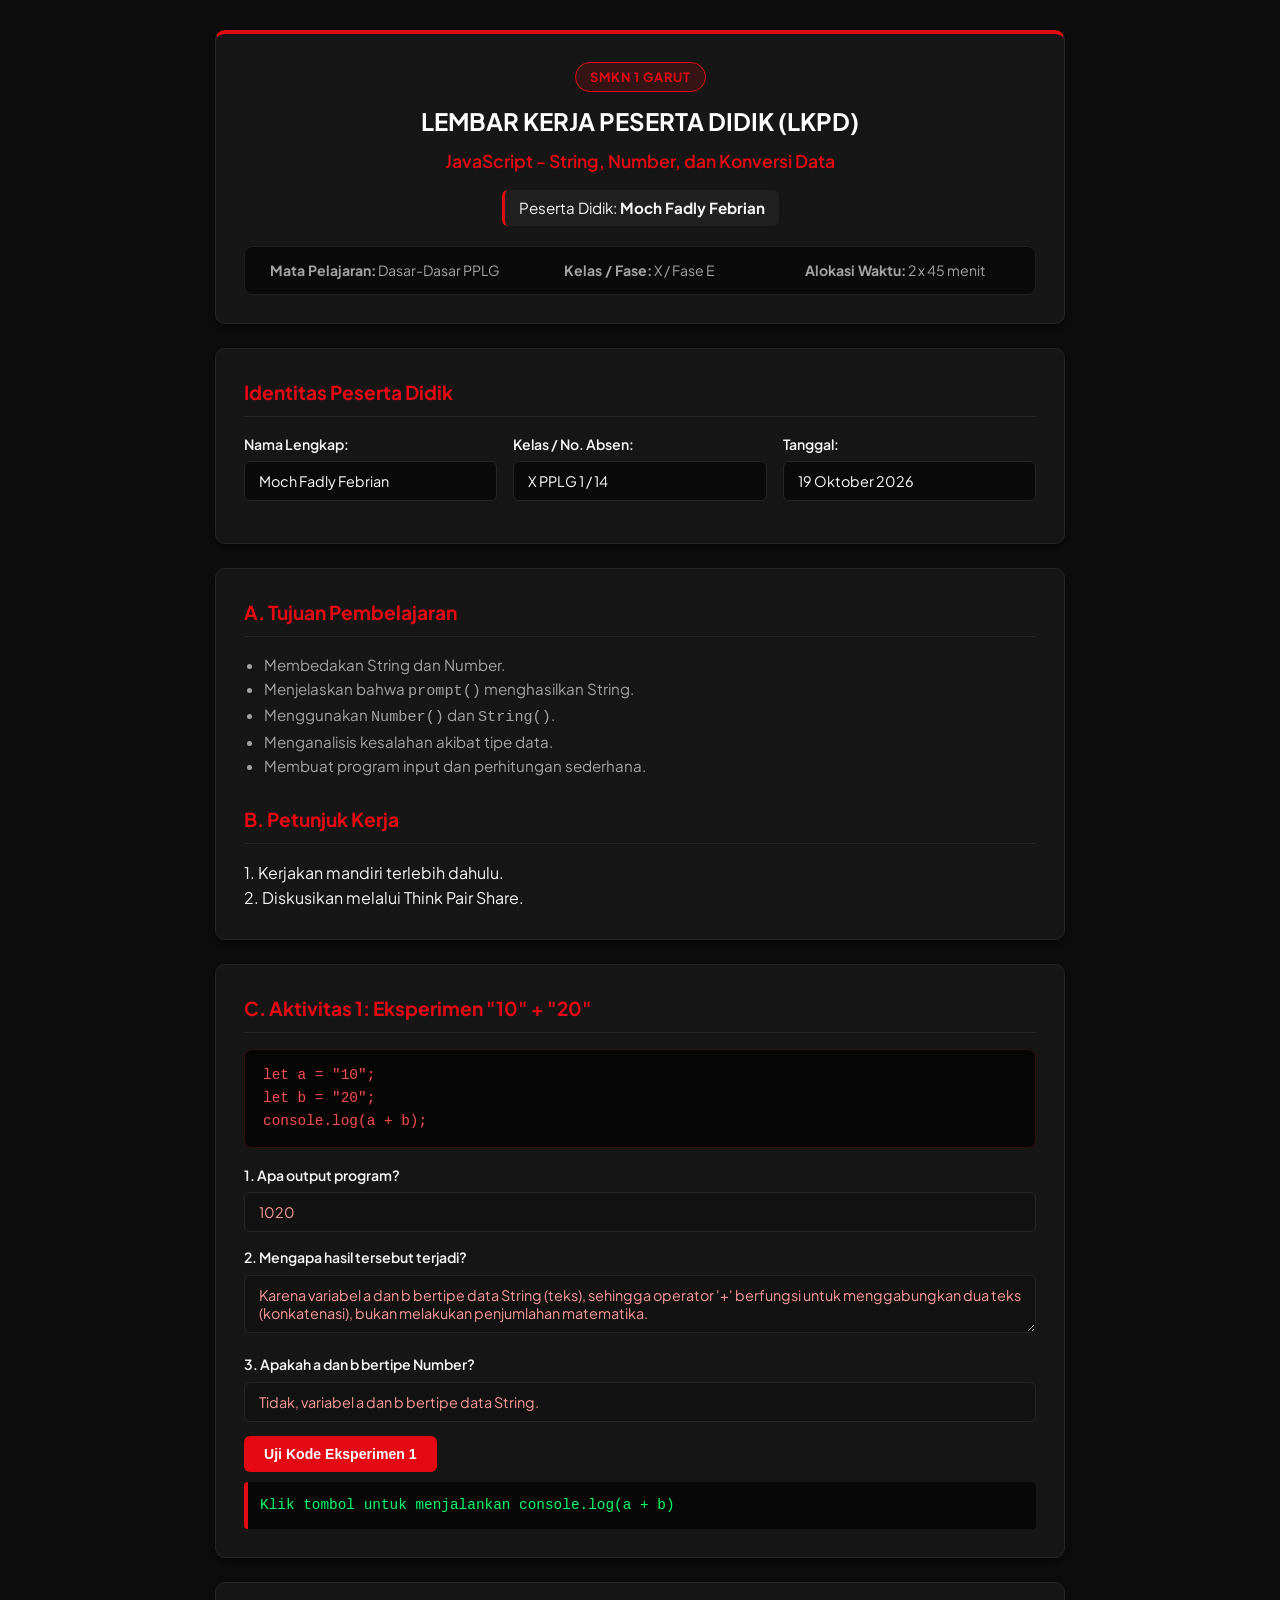
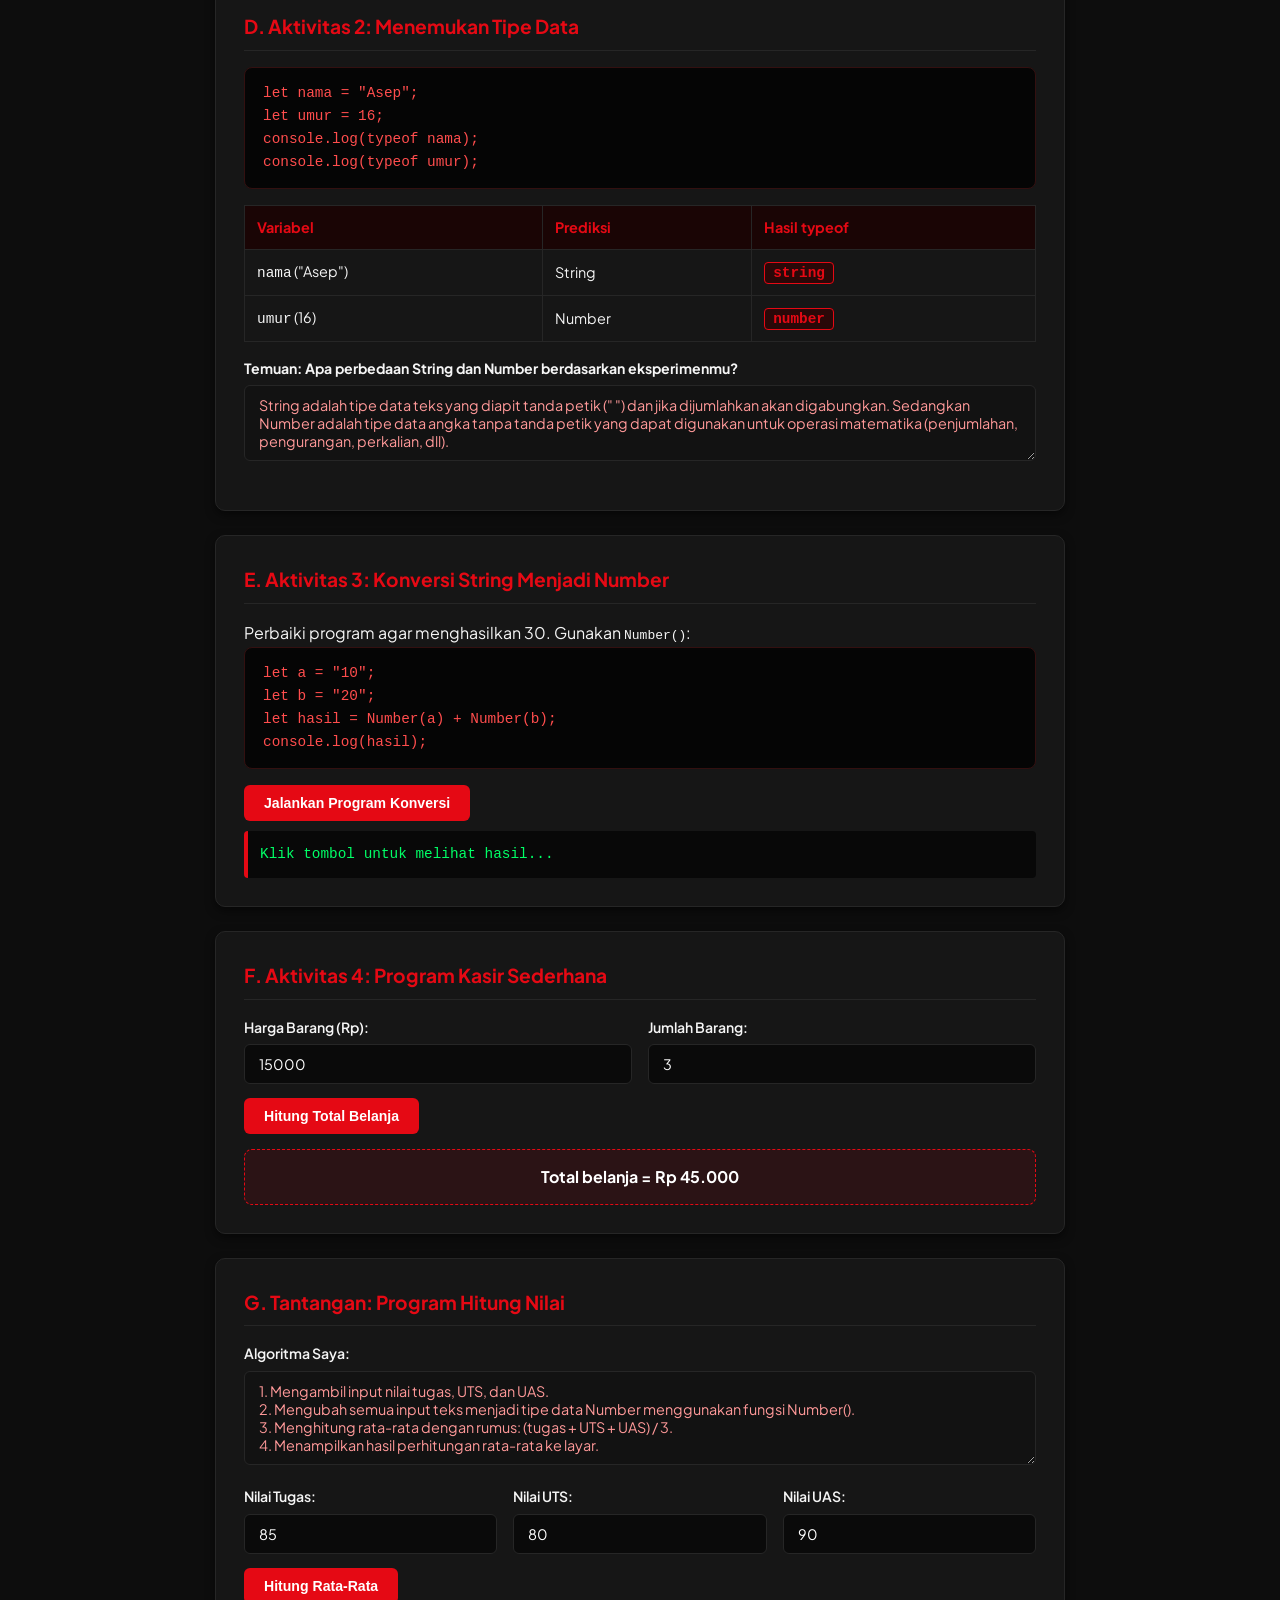
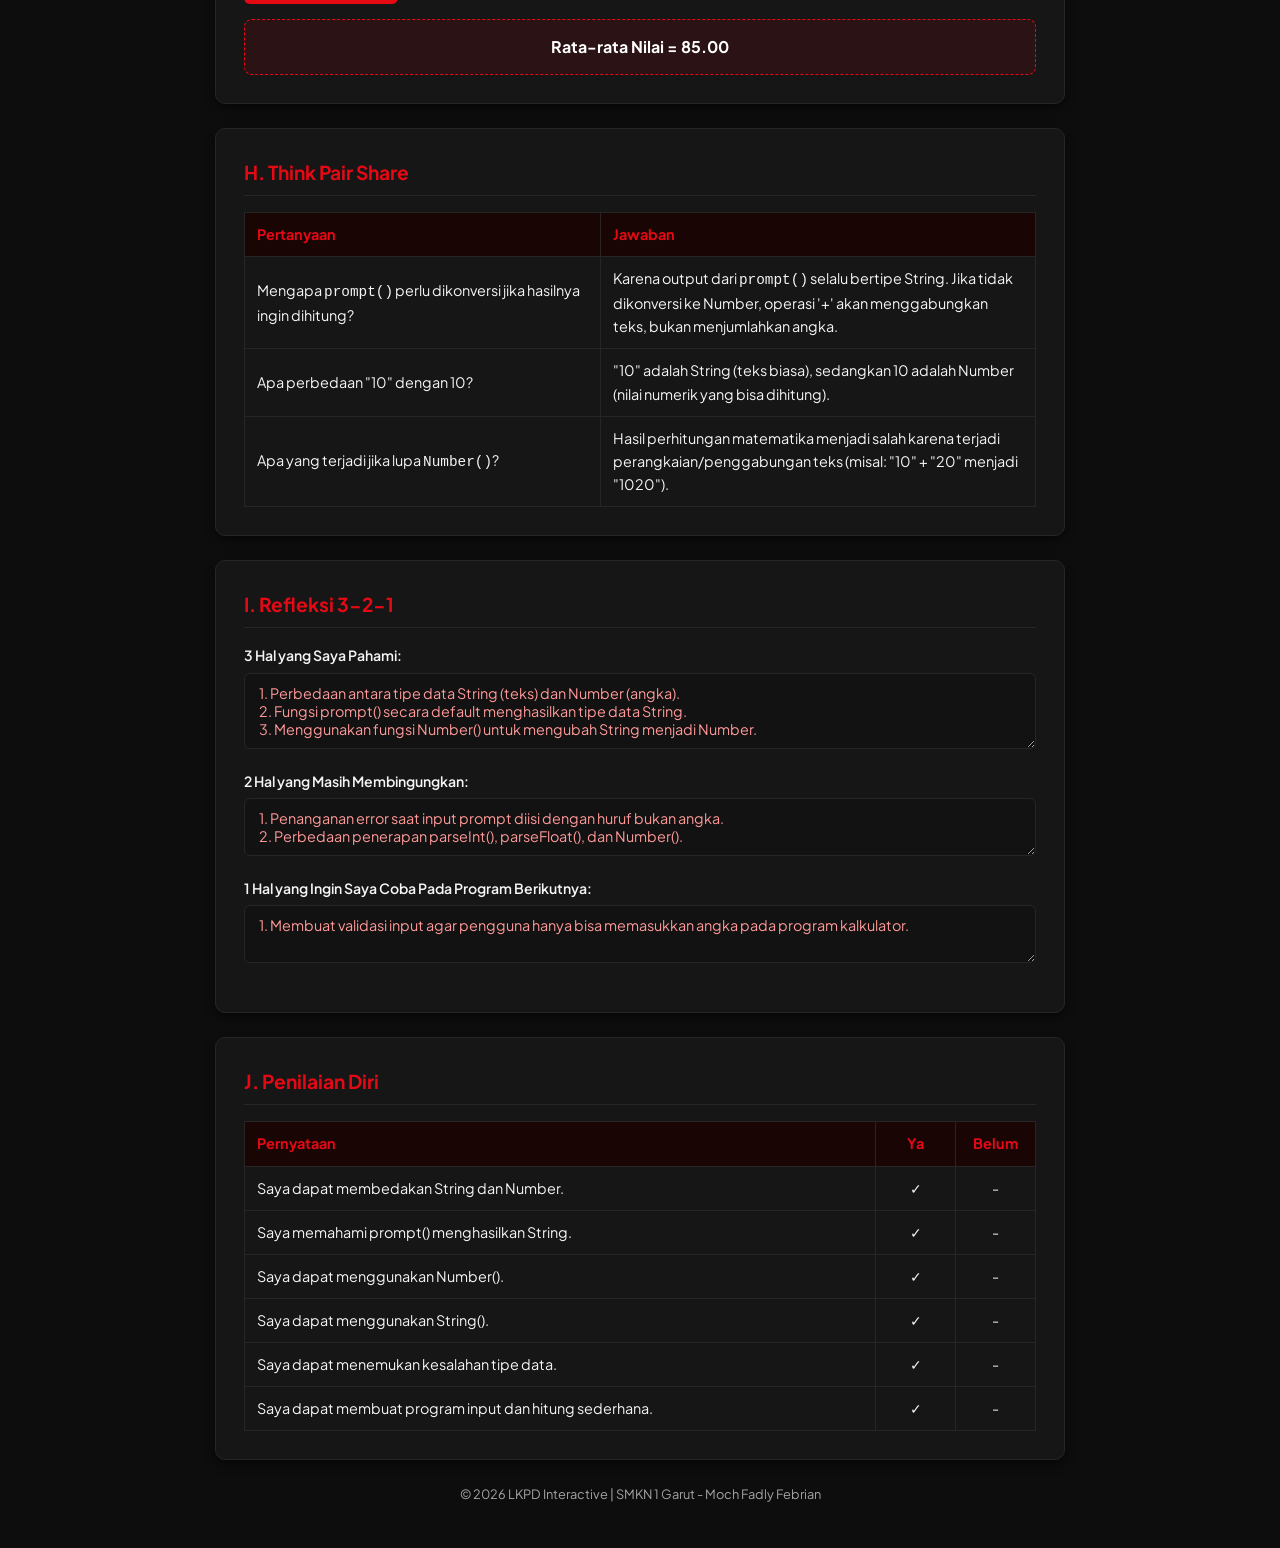
==== index.html @ d1ea44f3 "Add files via upload" ====
<!DOCTYPE html>
<html lang="id">
<head>
    <meta charset="UTF-8">
    <meta name="viewport" content="width=device-width, initial-scale=1.0">
    <title>LKPD JavaScript - Moch Fadly Febrian</title>
    <link rel="stylesheet" href="style.css">
    <link href="https://fonts.googleapis.com/css2?family=Plus+Jakarta+Sans:wght@300;400;600;700&display=swap" rel="stylesheet">
</head>
<body>

    <div class="container">
        <!-- HEADER IDENTITAS LKPD -->
        <header class="card header-card">
            <div class="badge">SMKN 1 GARUT</div>
            <h1>LEMBAR KERJA PESERTA DIDIK (LKPD)</h1>
            <h2>JavaScript - String, Number, dan Konversi Data</h2>
            <div class="author-tag">Peserta Didik: <strong>Moch Fadly Febrian</strong></div>
            
            <div class="meta-grid">
                <div><strong>Mata Pelajaran:</strong> Dasar-Dasar PPLG</div>
                <div><strong>Kelas / Fase:</strong> X / Fase E</div>
                <div><strong>Alokasi Waktu:</strong> 2 x 45 menit</div>
            </div>
        </header>

        <!-- FORM IDENTITAS SISWA -->
        <section class="card">
            <h3>Identitas Peserta Didik</h3>
            <div class="form-grid">
                <div class="form-group">
                    <label>Nama Lengkap:</label>
                    <input type="text" value="Moch Fadly Febrian" readonly>
                </div>
                <div class="form-group">
                    <label>Kelas / No. Absen:</label>
                    <input type="text" value="X PPLG 1 / 14" readonly>
                </div>
                <div class="form-group">
                    <label>Tanggal:</label>
                    <input type="text" value="19 Oktober 2026" readonly>
                </div>
            </div>
        </section>

        <!-- TUJUAN & PETUNJUK -->
        <section class="card">
            <h3>A. Tujuan Pembelajaran</h3>
            <ul class="styled-list">
                <li>Membedakan String dan Number.</li>
                <li>Menjelaskan bahwa <code>prompt()</code> menghasilkan String.</li>
                <li>Menggunakan <code>Number()</code> dan <code>String()</code>.</li>
                <li>Menganalisis kesalahan akibat tipe data.</li>
                <li>Membuat program input dan perhitungan sederhana.</li>
            </ul>
            <br>
            <h3>B. Petunjuk Kerja</h3>
            <p>1. Kerjakan mandiri terlebih dahulu.</p>
            <p>2. Diskusikan melalui Think Pair Share.</p>
        </section>

        <!-- AKTIVITAS 1 -->
        <section class="card">
            <h3>C. Aktivitas 1: Eksperimen "10" + "20"</h3>
            <div class="code-box">
                <pre><code>let a = "10";
let b = "20";
console.log(a + b);</code></pre>
            </div>
            
            <div class="form-group">
                <label>1. Apa output program?</label>
                <input type="text" value="1020" readonly class="filled-input">
            </div>
            <div class="form-group">
                <label>2. Mengapa hasil tersebut terjadi?</label>
                <textarea rows="2" readonly class="filled-input">Karena variabel a dan b bertipe data String (teks), sehingga operator '+' berfungsi untuk menggabungkan dua teks (konkatenasi), bukan melakukan penjumlahan matematika.</textarea>
            </div>
            <div class="form-group">
                <label>3. Apakah a dan b bertipe Number?</label>
                <input type="text" value="Tidak, variabel a dan b bertipe data String." readonly class="filled-input">
            </div>

            <!-- Interactive Demo -->
            <div class="interactive-box">
                <button class="btn" onclick="runEksperimen1()">Uji Kode Eksperimen 1</button>
                <div id="output-exp1" class="console-output">Klik tombol untuk menjalankan console.log(a + b)</div>
            </div>
        </section>

        <!-- AKTIVITAS 2 -->
        <section class="card">
            <h3>D. Aktivitas 2: Menemukan Tipe Data</h3>
            <div class="code-box">
                <pre><code>let nama = "Asep";
let umur = 16;
console.log(typeof nama);
console.log(typeof umur);</code></pre>
            </div>
            
            <table class="custom-table">
                <thead>
                    <tr>
                        <th>Variabel</th>
                        <th>Prediksi</th>
                        <th>Hasil typeof</th>
                    </tr>
                </thead>
                <tbody>
                    <tr>
                        <td><code>nama</code> ("Asep")</td>
                        <td>String</td>
                        <td><span id="type-nama" class="badge-type">string</span></td>
                    </tr>
                    <tr>
                        <td><code>umur</code> (16)</td>
                        <td>Number</td>
                        <td><span id="type-umur" class="badge-type">number</span></td>
                    </tr>
                </tbody>
            </table>

            <div class="form-group" style="margin-top: 15px;">
                <label><strong>Temuan: Apa perbedaan String dan Number berdasarkan eksperimenmu?</strong></label>
                <textarea rows="3" readonly class="filled-input">String adalah tipe data teks yang diapit tanda petik (" ") dan jika dijumlahkan akan digabungkan. Sedangkan Number adalah tipe data angka tanpa tanda petik yang dapat digunakan untuk operasi matematika (penjumlahan, pengurangan, perkalian, dll).</textarea>
            </div>
        </section>

        <!-- AKTIVITAS 3 -->
        <section class="card">
            <h3>E. Aktivitas 3: Konversi String Menjadi Number</h3>
            <p>Perbaiki program agar menghasilkan 30. Gunakan <code>Number()</code>:</p>
            <div class="code-box">
                <pre><code>let a = "10";
let b = "20";
let hasil = Number(a) + Number(b);
console.log(hasil);</code></pre>
            </div>
            <button class="btn" onclick="runEksperimen3()">Jalankan Program Konversi</button>
            <div id="output-exp3" class="console-output">Klik tombol untuk melihat hasil...</div>
        </section>

        <!-- AKTIVITAS 4 -->
        <section class="card">
            <h3>F. Aktivitas 4: Program Kasir Sederhana</h3>
            <div class="form-grid">
                <div class="form-group">
                    <label for="kasir-harga">Harga Barang (Rp):</label>
                    <input type="number" id="kasir-harga" value="15000">
                </div>
                <div class="form-group">
                    <label for="kasir-jumlah">Jumlah Barang:</label>
                    <input type="number" id="kasir-jumlah" value="3">
                </div>
            </div>
            <button class="btn" onclick="hitungKasir()">Hitung Total Belanja</button>

            <div class="result-card" id="result-kasir">
                Total belanja = Rp 45.000
            </div>
        </section>

        <!-- TANTANGAN -->
        <section class="card">
            <h3>G. Tantangan: Program Hitung Nilai</h3>
            <div class="form-group">
                <label>Algoritma Saya:</label>
                <textarea rows="4" readonly class="filled-input">1. Mengambil input nilai tugas, UTS, dan UAS.
2. Mengubah semua input teks menjadi tipe data Number menggunakan fungsi Number().
3. Menghitung rata-rata dengan rumus: (tugas + UTS + UAS) / 3.
4. Menampilkan hasil perhitungan rata-rata ke layar.</textarea>
            </div>

            <div class="form-grid">
                <div class="form-group">
                    <label for="nilai-tugas">Nilai Tugas:</label>
                    <input type="number" id="nilai-tugas" value="85">
                </div>
                <div class="form-group">
                    <label for="nilai-uts">Nilai UTS:</label>
                    <input type="number" id="nilai-uts" value="80">
                </div>
                <div class="form-group">
                    <label for="nilai-uas">Nilai UAS:</label>
                    <input type="number" id="nilai-uas" value="90">
                </div>
            </div>
            <button class="btn" onclick="hitungRataRata()">Hitung Rata-Rata</button>

            <div class="result-card" id="result-nilai">
                Rata-rata Nilai = 85.00
            </div>
        </section>

        <!-- THINK PAIR SHARE -->
        <section class="card">
            <h3>H. Think Pair Share</h3>
            <table class="custom-table">
                <thead>
                    <tr>
                        <th style="width: 45%;">Pertanyaan</th>
                        <th>Jawaban</th>
                    </tr>
                </thead>
                <tbody>
                    <tr>
                        <td>Mengapa <code>prompt()</code> perlu dikonversi jika hasilnya ingin dihitung?</td>
                        <td>Karena output dari <code>prompt()</code> selalu bertipe String. Jika tidak dikonversi ke Number, operasi '+' akan menggabungkan teks, bukan menjumlahkan angka.</td>
                    </tr>
                    <tr>
                        <td>Apa perbedaan "10" dengan 10?</td>
                        <td>"10" adalah String (teks biasa), sedangkan 10 adalah Number (nilai numerik yang bisa dihitung).</td>
                    </tr>
                    <tr>
                        <td>Apa yang terjadi jika lupa <code>Number()</code>?</td>
                        <td>Hasil perhitungan matematika menjadi salah karena terjadi perangkaian/penggabungan teks (misal: "10" + "20" menjadi "1020").</td>
                    </tr>
                </tbody>
            </table>
        </section>

        <!-- REFLEKSI 3-2-1 -->
        <section class="card">
            <h3>I. Refleksi 3-2-1</h3>
            <div class="form-group">
                <label>3 Hal yang Saya Pahami:</label>
                <textarea rows="3" readonly class="filled-input">1. Perbedaan antara tipe data String (teks) dan Number (angka).
2. Fungsi prompt() secara default menghasilkan tipe data String.
3. Menggunakan fungsi Number() untuk mengubah String menjadi Number.</textarea>
            </div>
            <div class="form-group">
                <label>2 Hal yang Masih Membingungkan:</label>
                <textarea rows="2" readonly class="filled-input">1. Penanganan error saat input prompt diisi dengan huruf bukan angka.
2. Perbedaan penerapan parseInt(), parseFloat(), dan Number().</textarea>
            </div>
            <div class="form-group">
                <label>1 Hal yang Ingin Saya Coba Pada Program Berikutnya:</label>
                <textarea rows="2" readonly class="filled-input">1. Membuat validasi input agar pengguna hanya bisa memasukkan angka pada program kalkulator.</textarea>
            </div>
        </section>

        <!-- PENILAIAN DIRI -->
        <section class="card">
            <h3>J. Penilaian Diri</h3>
            <table class="custom-table">
                <thead>
                    <tr>
                        <th>Pernyataan</th>
                        <th style="width: 80px; text-align: center;">Ya</th>
                        <th style="width: 80px; text-align: center;">Belum</th>
                    </tr>
                </thead>
                <tbody>
                    <tr>
                        <td>Saya dapat membedakan String dan Number.</td>
                        <td style="text-align: center;">✓</td>
                        <td style="text-align: center;">-</td>
                    </tr>
                    <tr>
                        <td>Saya memahami prompt() menghasilkan String.</td>
                        <td style="text-align: center;">✓</td>
                        <td style="text-align: center;">-</td>
                    </tr>
                    <tr>
                        <td>Saya dapat menggunakan Number().</td>
                        <td style="text-align: center;">✓</td>
                        <td style="text-align: center;">-</td>
                    </tr>
                    <tr>
                        <td>Saya dapat menggunakan String().</td>
                        <td style="text-align: center;">✓</td>
                        <td style="text-align: center;">-</td>
                    </tr>
                    <tr>
                        <td>Saya dapat menemukan kesalahan tipe data.</td>
                        <td style="text-align: center;">✓</td>
                        <td style="text-align: center;">-</td>
                    </tr>
                    <tr>
                        <td>Saya dapat membuat program input dan hitung sederhana.</td>
                        <td style="text-align: center;">✓</td>
                        <td style="text-align: center;">-</td>
                    </tr>
                </tbody>
            </table>
        </section>

        <!-- FOOTER -->
        <footer class="footer">
            <p>&copy; 2026 LKPD Interactive | SMKN 1 Garut - Moch Fadly Febrian</p>
        </footer>
    </div>

    <script src="script.js"></script>
</body>
</html>
---- style.css ----
/* --- TEMA WARNA HITAM & MERAH (DARK RED ELEGANT) --- */
:root {
    --bg-color: #0d0d0d;
    --card-bg: #161616;
    --primary-red: #e50914; /* Crimson Red */
    --hover-red: #b20710;
    --text-main: #f5f5f5;
    --text-muted: #a3a3a3;
    --border-color: #262626;
    --code-bg: #050505;
    --code-text: #ff4d4d;
    --shadow: 0 4px 20px rgba(229, 9, 20, 0.15);
}

* {
    box-sizing: border-box;
    margin: 0;
    padding: 0;
}

body {
    font-family: 'Plus Jakarta Sans', sans-serif;
    background-color: var(--bg-color);
    color: var(--text-main);
    line-height: 1.6;
    padding: 30px 15px;
}

.container {
    max-width: 850px;
    margin: 0 auto;
}

/* --- CARD STYLING --- */
.card {
    background-color: var(--card-bg);
    border-radius: 10px;
    padding: 28px;
    margin-bottom: 24px;
    border: 1px solid var(--border-color);
    box-shadow: 0 4px 10px rgba(0, 0, 0, 0.5);
}

.card:hover {
    border-color: rgba(229, 9, 20, 0.4);
    box-shadow: var(--shadow);
}

/* --- HEADER STYLING --- */
.header-card {
    border-top: 4px solid var(--primary-red);
    text-align: center;
}

.badge {
    display: inline-block;
    background-color: rgba(229, 9, 20, 0.15);
    color: var(--primary-red);
    font-weight: 700;
    font-size: 0.8rem;
    padding: 4px 14px;
    border-radius: 20px;
    letter-spacing: 1px;
    margin-bottom: 10px;
    border: 1px solid var(--primary-red);
}

h1 {
    color: #ffffff;
    font-size: 1.5rem;
    font-weight: 700;
    margin-bottom: 6px;
}

h2 {
    color: var(--primary-red);
    font-size: 1.1rem;
    font-weight: 600;
    margin-bottom: 15px;
}

.author-tag {
    font-size: 0.95rem;
    color: var(--text-main);
    margin-bottom: 20px;
    padding: 6px 14px;
    background: #202020;
    display: inline-block;
    border-radius: 6px;
    border-left: 3px solid var(--primary-red);
}

.meta-grid {
    display: grid;
    grid-template-columns: repeat(auto-fit, minmax(200px, 1fr));
    gap: 10px;
    background-color: #0a0a0a;
    padding: 12px 18px;
    border-radius: 8px;
    font-size: 0.88rem;
    color: var(--text-muted);
    border: 1px solid #1f1f1f;
}

/* --- FORM & INPUT --- */
h3 {
    color: var(--primary-red);
    font-size: 1.2rem;
    margin-bottom: 16px;
    border-bottom: 1px solid var(--border-color);
    padding-bottom: 8px;
}

.form-grid {
    display: grid;
    grid-template-columns: repeat(auto-fit, minmax(220px, 1fr));
    gap: 16px;
}

.form-group {
    margin-bottom: 14px;
}

.form-group label {
    display: block;
    font-size: 0.88rem;
    font-weight: 600;
    margin-bottom: 6px;
    color: var(--text-main);
}

input[type="text"],
input[type="number"],
textarea {
    width: 100%;
    padding: 10px 14px;
    border: 1px solid var(--border-color);
    border-radius: 6px;
    font-family: inherit;
    font-size: 0.9rem;
    color: #ffffff;
    background-color: #0a0a0a;
    transition: all 0.2s ease;
}

input:focus, textarea:focus {
    outline: none;
    border-color: var(--primary-red);
    box-shadow: 0 0 8px rgba(229, 9, 20, 0.4);
}

.filled-input {
    color: #ff9999 !important;
    background-color: #121212 !important;
}

.styled-list {
    padding-left: 20px;
    font-size: 0.95rem;
    color: var(--text-muted);
}

/* --- CODE BOX & BUTTONS --- */
.code-box {
    background-color: var(--code-bg);
    color: var(--code-text);
    padding: 14px 18px;
    border-radius: 8px;
    font-family: 'Courier New', Courier, monospace;
    font-size: 0.9rem;
    margin-bottom: 16px;
    border: 1px solid #331010;
}

.btn {
    background-color: var(--primary-red);
    color: #ffffff;
    border: none;
    padding: 10px 20px;
    border-radius: 6px;
    font-weight: 600;
    font-size: 0.88rem;
    cursor: pointer;
    transition: all 0.2s ease;
}

.btn:hover {
    background-color: var(--hover-red);
    box-shadow: 0 0 10px rgba(229, 9, 20, 0.5);
}

.console-output {
    margin-top: 10px;
    padding: 12px;
    background-color: #080808;
    border-left: 4px solid var(--primary-red);
    border-radius: 4px;
    font-family: monospace;
    font-size: 0.9rem;
    color: #00ff66;
}

/* --- TABLES --- */
.custom-table {
    width: 100%;
    border-collapse: collapse;
    margin-top: 10px;
    font-size: 0.9rem;
}

.custom-table th, .custom-table td {
    padding: 10px 12px;
    border: 1px solid var(--border-color);
    text-align: left;
}

.custom-table th {
    background-color: #1a0505;
    color: var(--primary-red);
}

.badge-type {
    font-family: monospace;
    padding: 2px 8px;
    background: #2a0808;
    color: var(--primary-red);
    border-radius: 4px;
    font-weight: 600;
    border: 1px solid var(--primary-red);
}

.result-card {
    margin-top: 15px;
    padding: 14px;
    background-color: rgba(229, 9, 20, 0.1);
    border: 1px dashed var(--primary-red);
    border-radius: 8px;
    font-weight: 700;
    color: #ffffff;
    text-align: center;
}

.footer {
    text-align: center;
    font-size: 0.8rem;
    color: var(--text-muted);
    margin-top: 20px;
    padding-bottom: 20px;
}
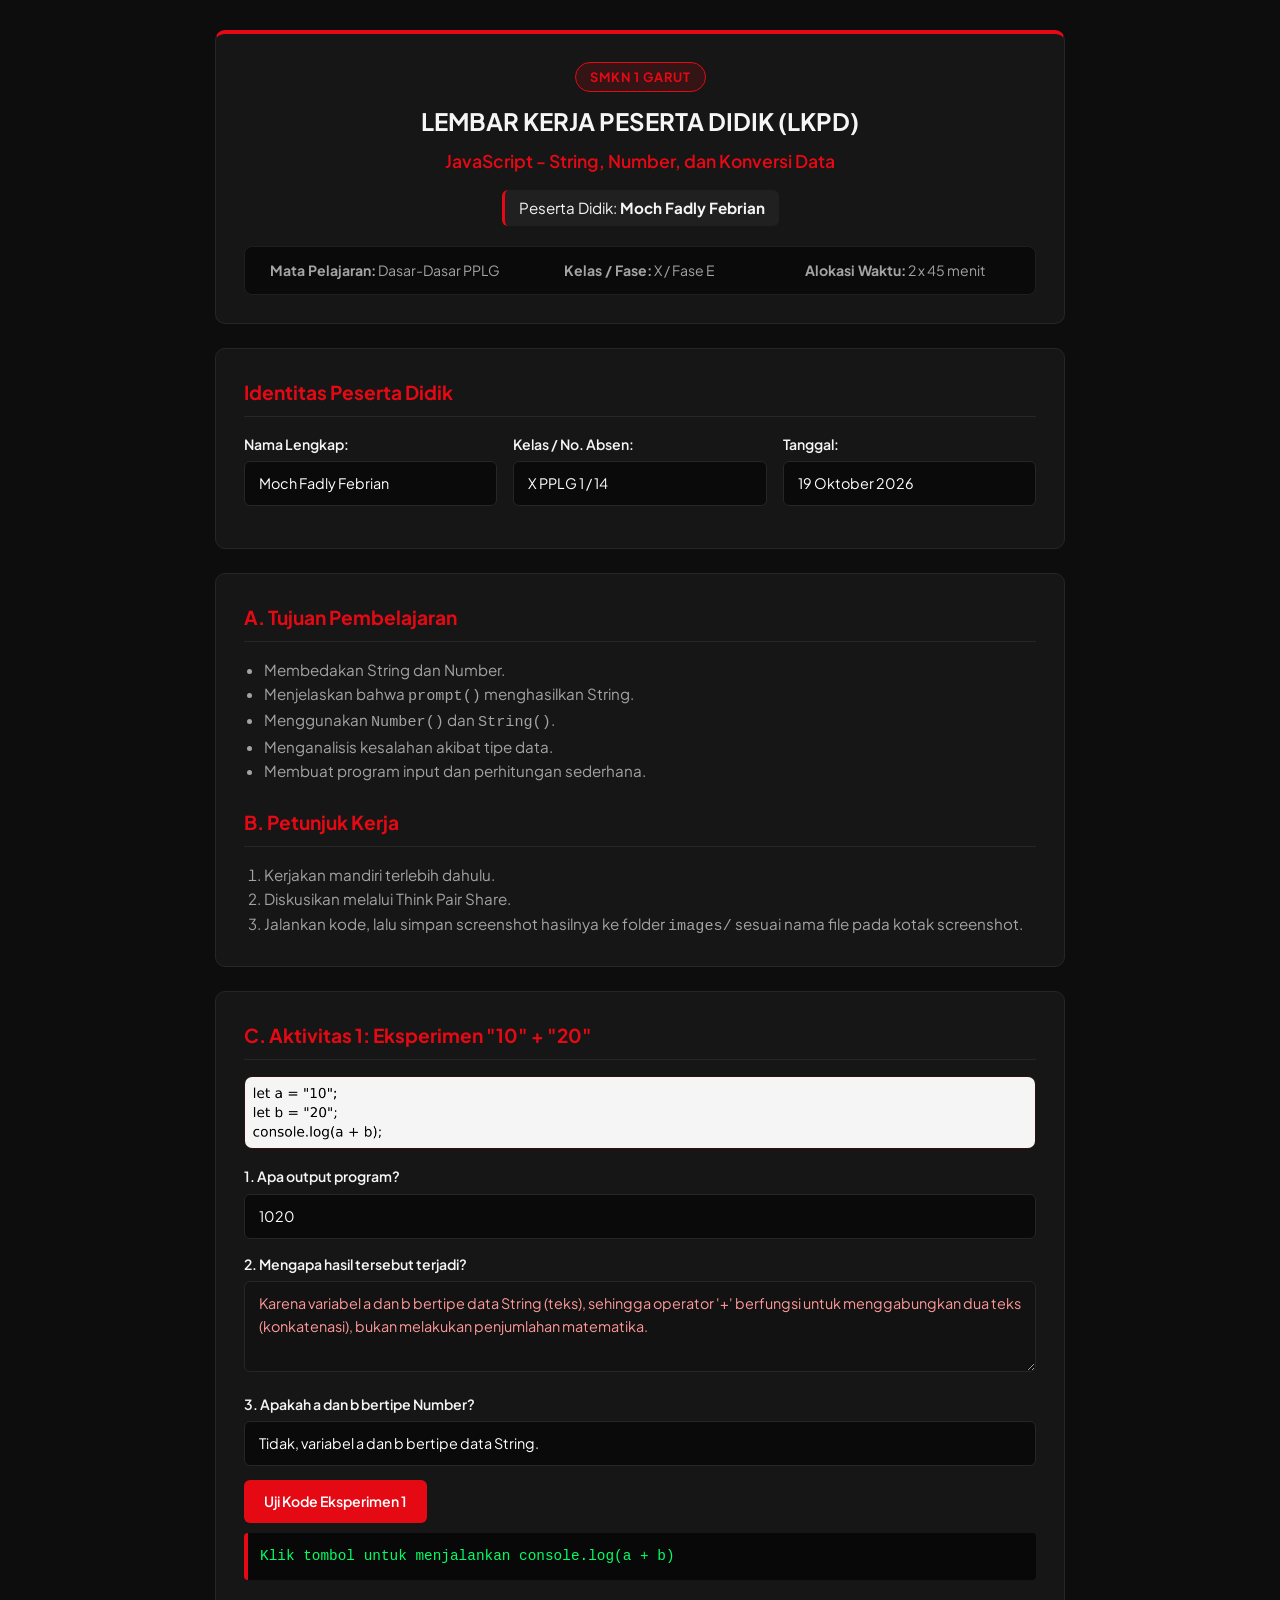
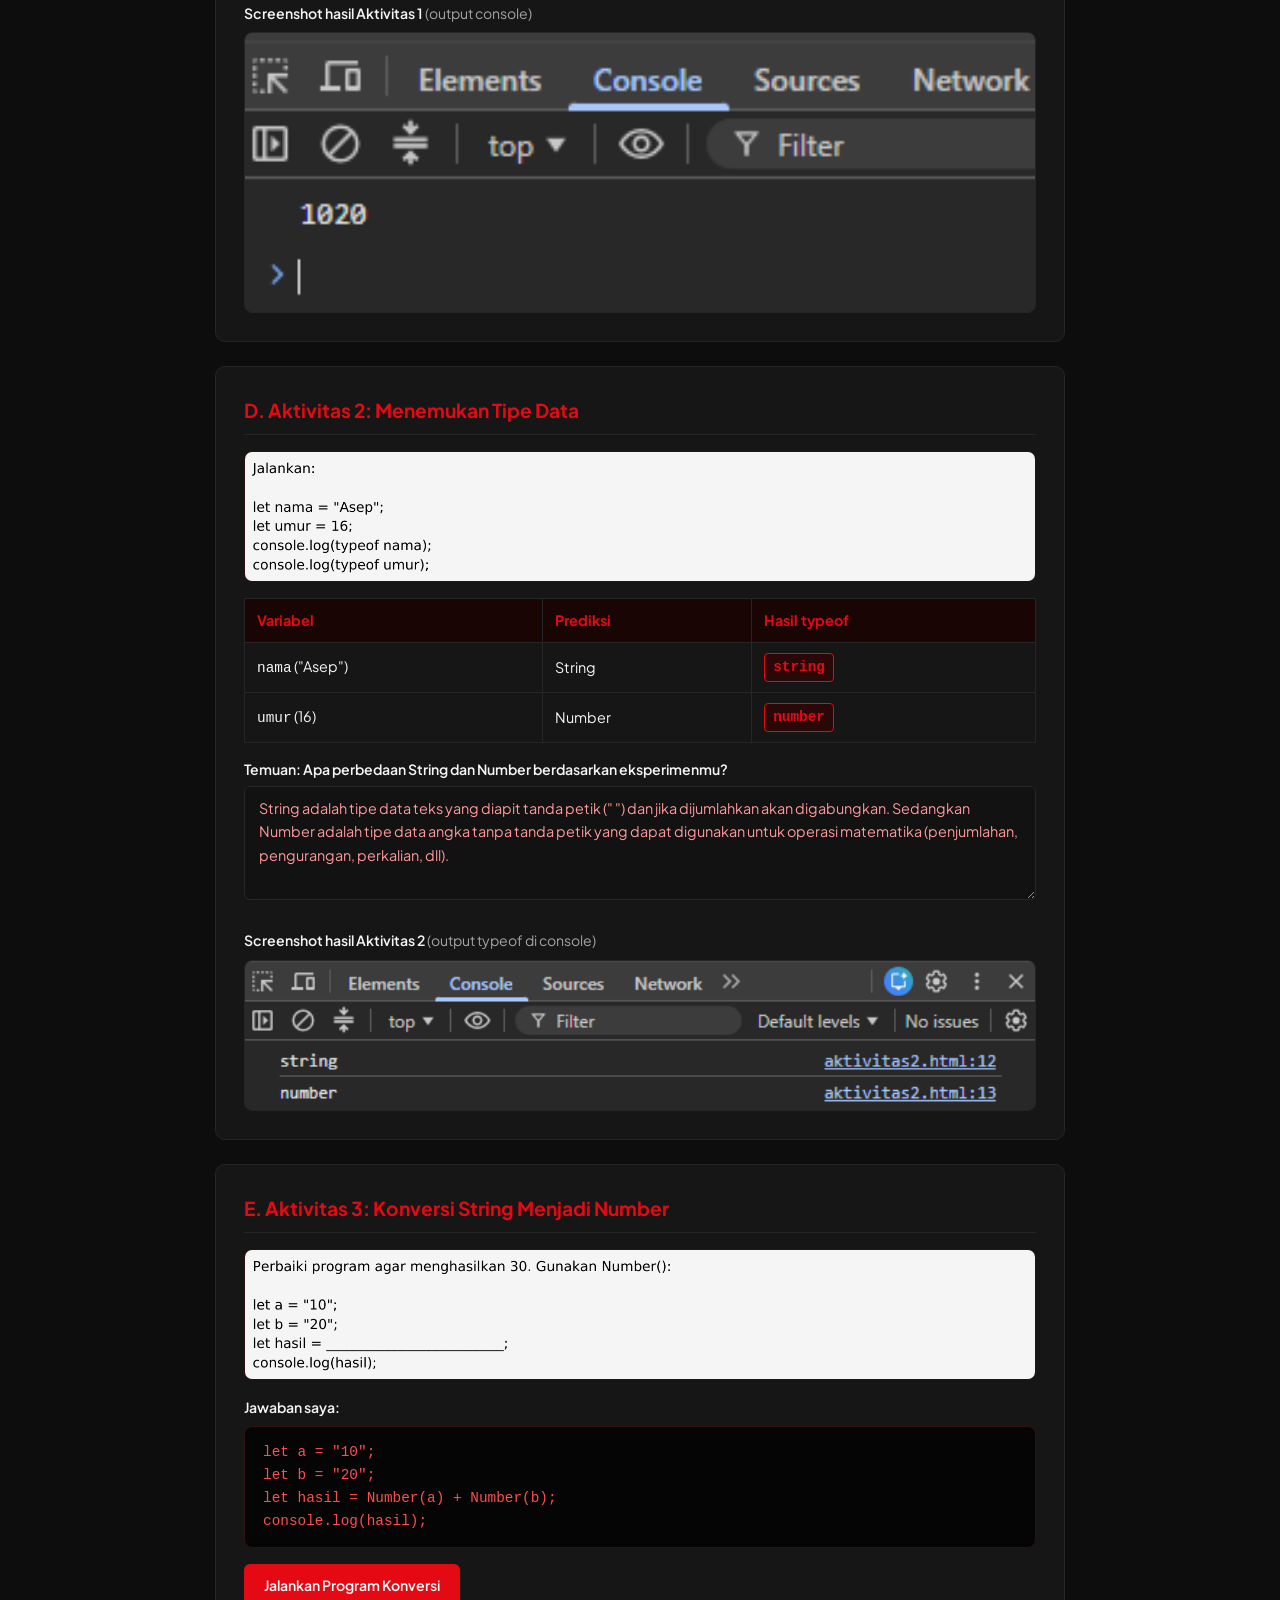
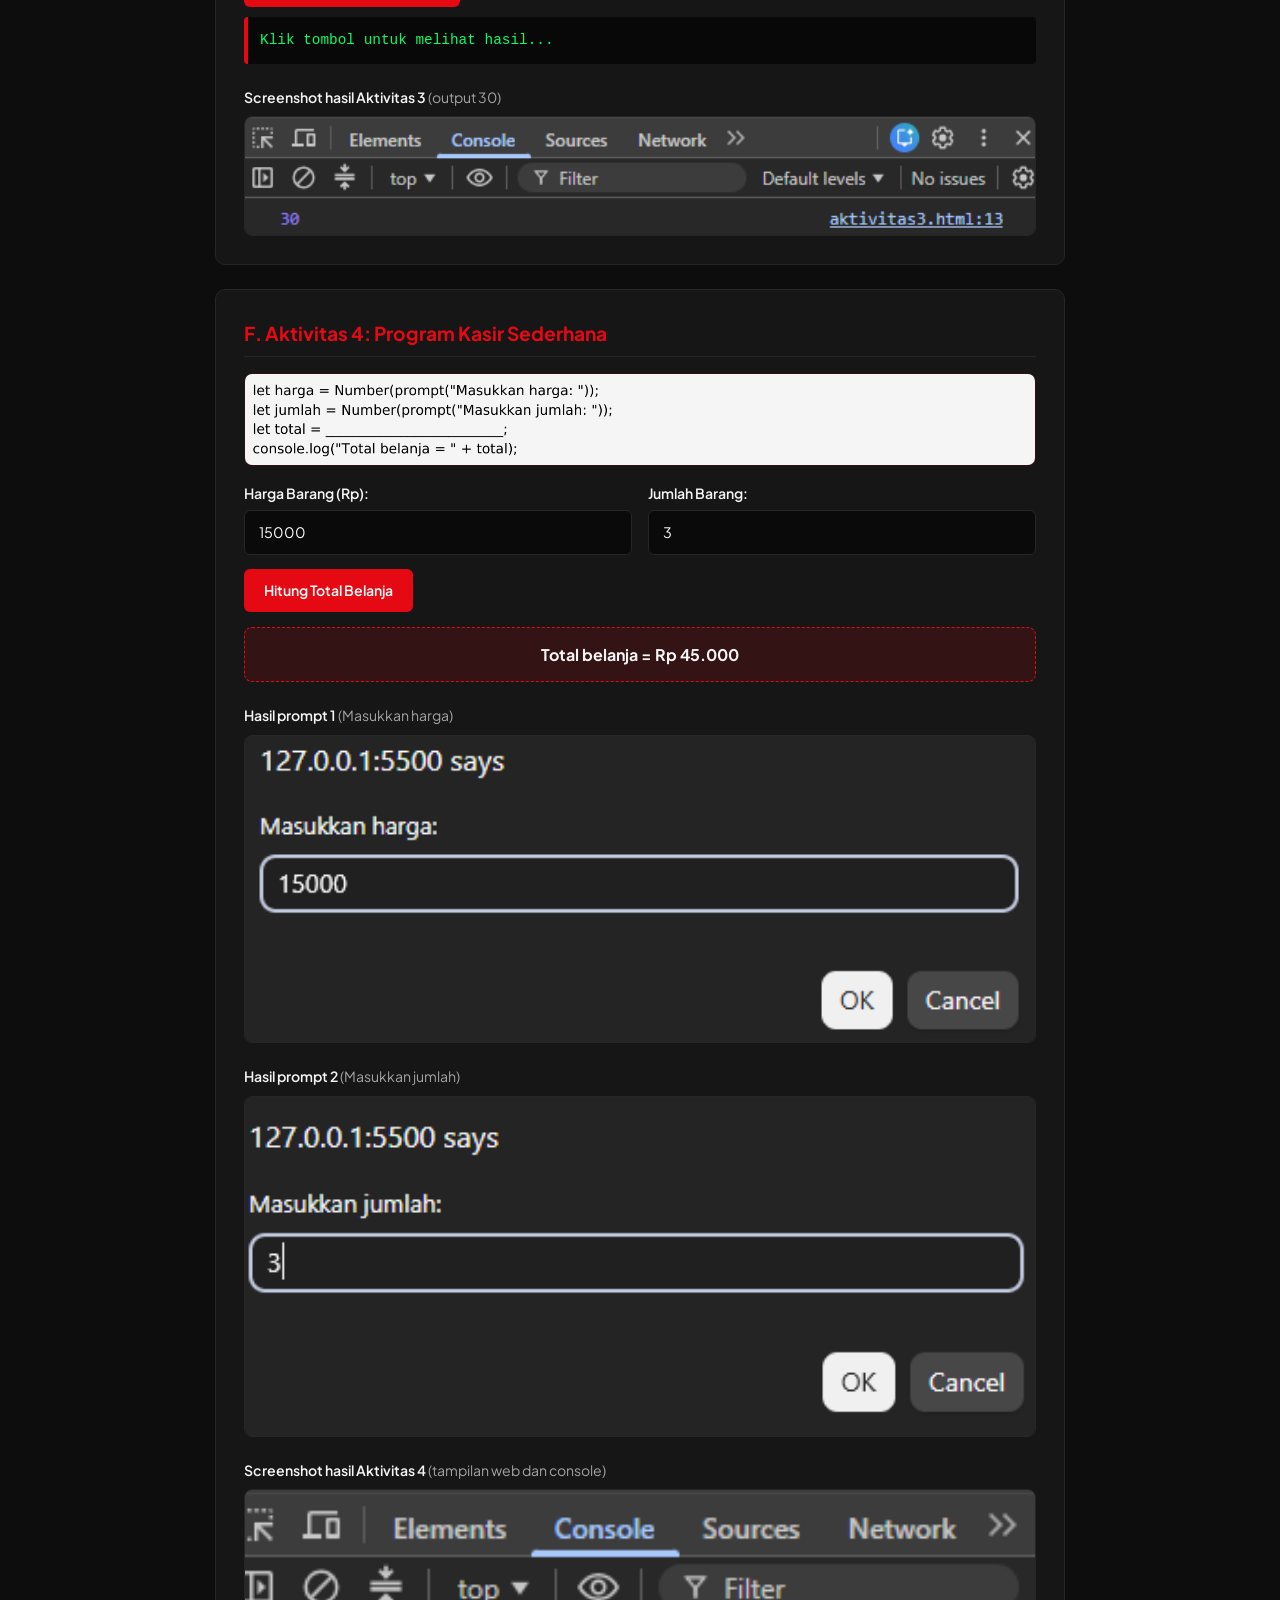
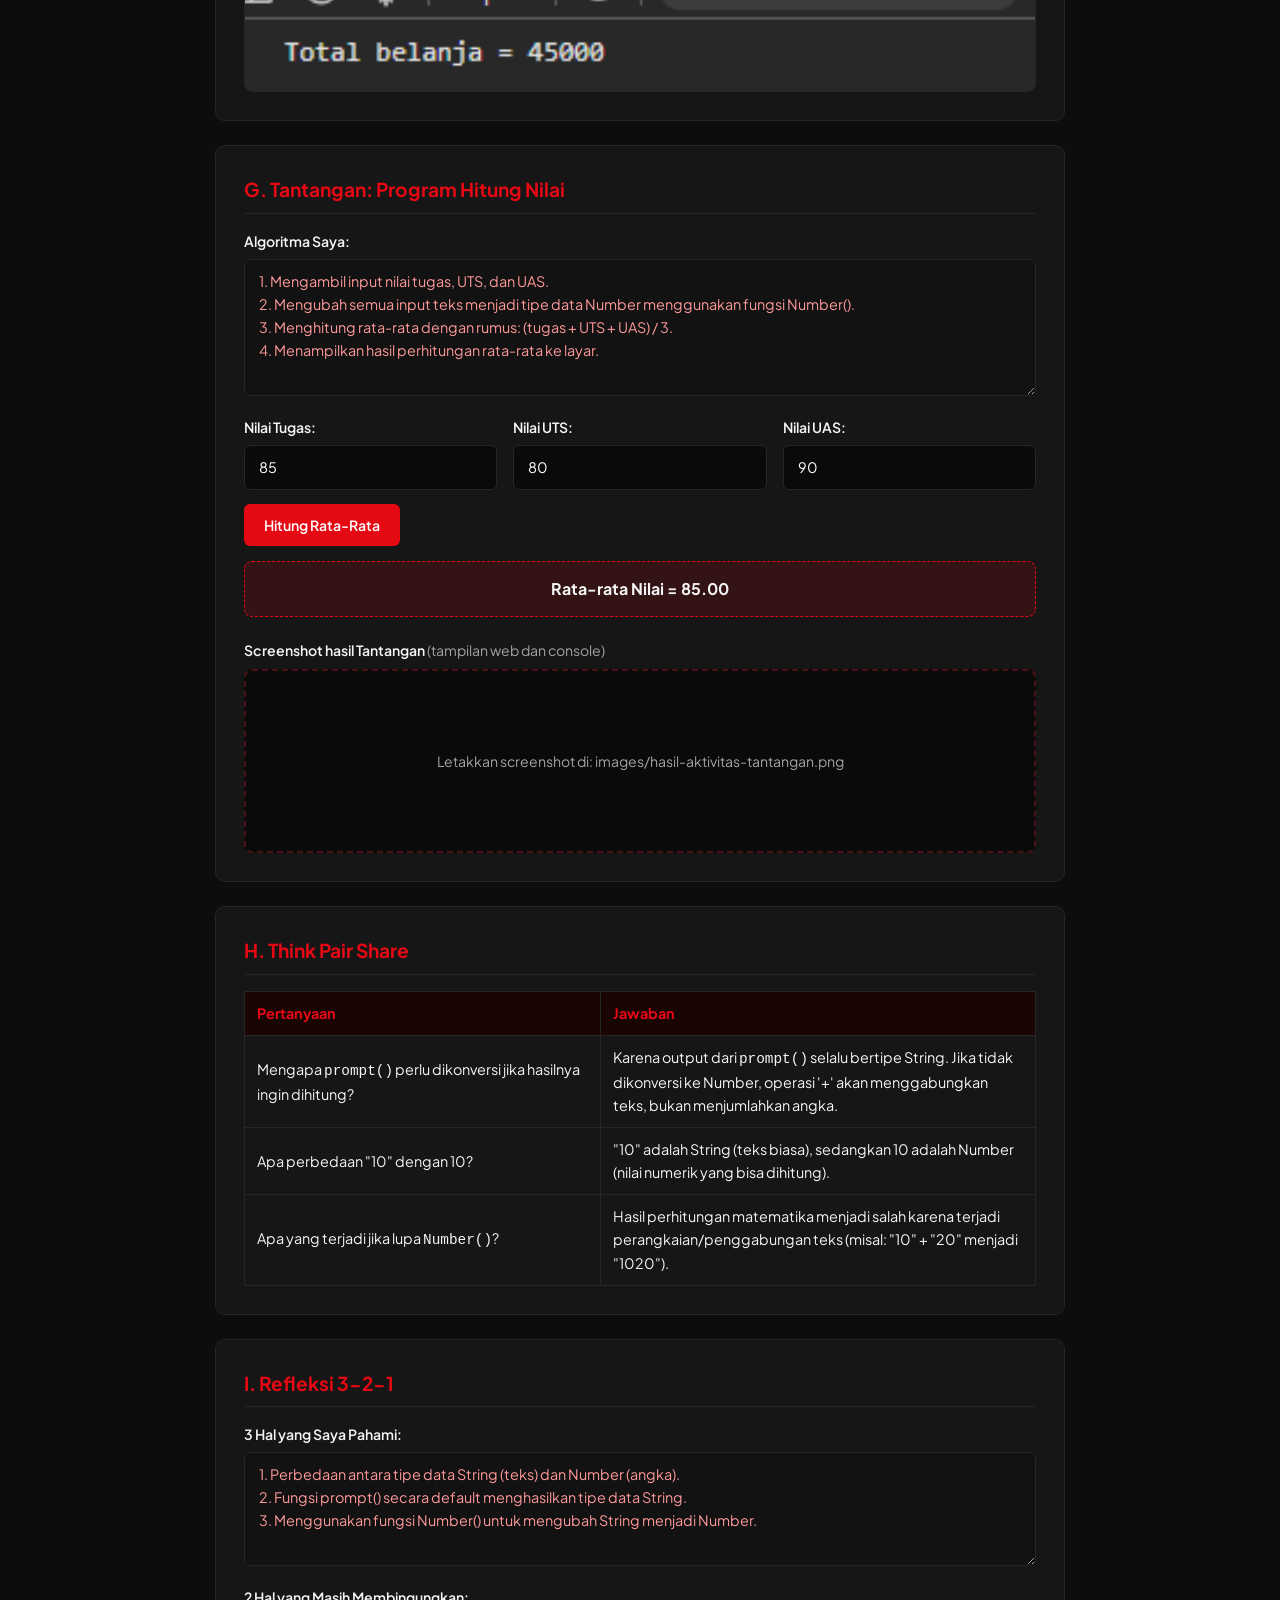
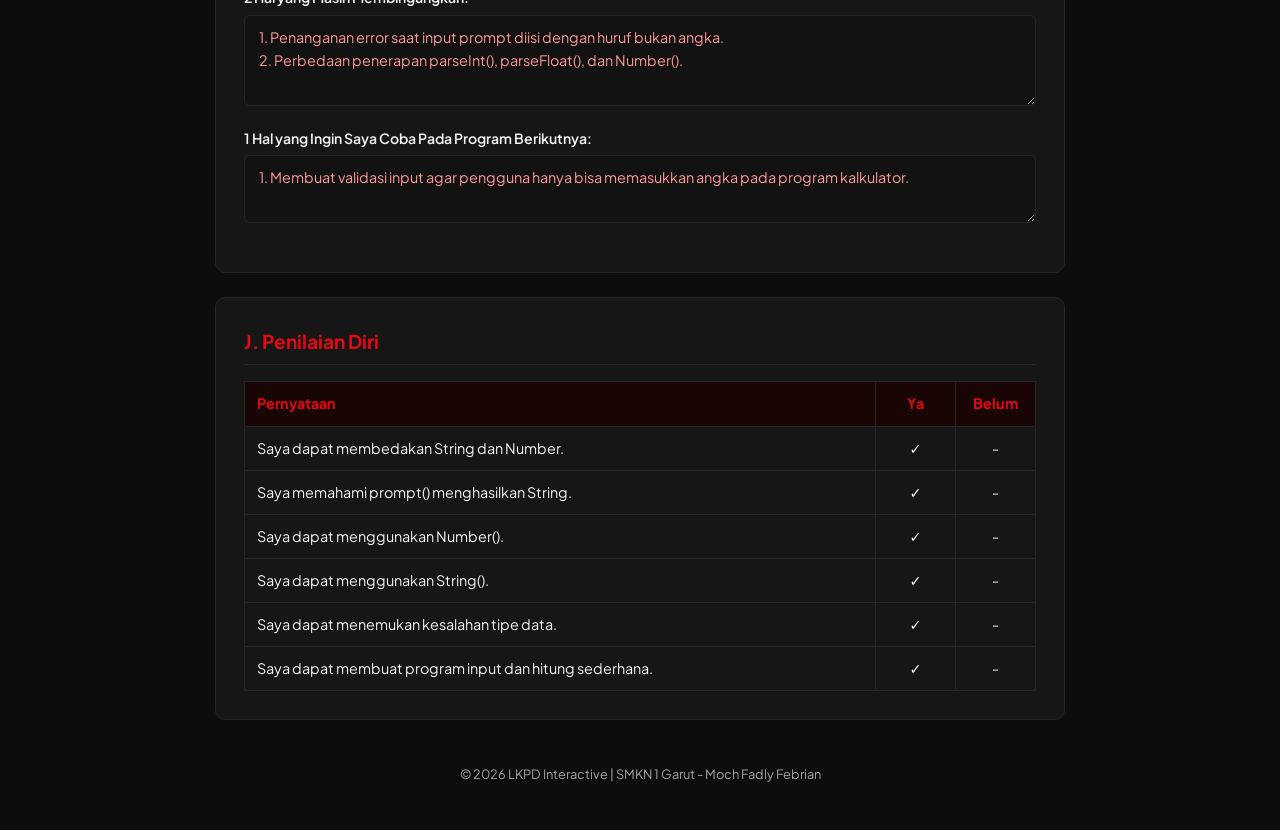
==== commit f6d19f0a: "Add files via upload" ====
--- a/index.html
+++ b/index.html
@@ -4,46 +4,48 @@
     <meta charset="UTF-8">
     <meta name="viewport" content="width=device-width, initial-scale=1.0">
     <title>LKPD JavaScript - Moch Fadly Febrian</title>
+    <link rel="preconnect" href="https://fonts.googleapis.com">
+    <link rel="preconnect" href="https://fonts.gstatic.com" crossorigin>
+    <link href="https://fonts.googleapis.com/css2?family=Plus+Jakarta+Sans:wght@300;400;600;700&display=swap" rel="stylesheet">
     <link rel="stylesheet" href="style.css">
-    <link href="https://fonts.googleapis.com/css2?family=Plus+Jakarta+Sans:wght@300;400;600;700&display=swap" rel="stylesheet">
 </head>
 <body>
-
-    <div class="container">
-        <!-- HEADER IDENTITAS LKPD -->
-        <header class="card header-card">
-            <div class="badge">SMKN 1 GARUT</div>
-            <h1>LEMBAR KERJA PESERTA DIDIK (LKPD)</h1>
-            <h2>JavaScript - String, Number, dan Konversi Data</h2>
-            <div class="author-tag">Peserta Didik: <strong>Moch Fadly Febrian</strong></div>
-            
-            <div class="meta-grid">
-                <div><strong>Mata Pelajaran:</strong> Dasar-Dasar PPLG</div>
-                <div><strong>Kelas / Fase:</strong> X / Fase E</div>
-                <div><strong>Alokasi Waktu:</strong> 2 x 45 menit</div>
-            </div>
-        </header>
-
-        <!-- FORM IDENTITAS SISWA -->
+<div class="container">
+
+    <!-- HEADER -->
+    <header class="card header-card">
+        <div class="badge">SMKN 1 GARUT</div>
+        <h1>LEMBAR KERJA PESERTA DIDIK (LKPD)</h1>
+        <h2>JavaScript - String, Number, dan Konversi Data</h2>
+        <div class="author-tag">Peserta Didik: <strong>Moch Fadly Febrian</strong></div>
+        <div class="meta-grid">
+            <div><strong>Mata Pelajaran:</strong> Dasar-Dasar PPLG</div>
+            <div><strong>Kelas / Fase:</strong> X / Fase E</div>
+            <div><strong>Alokasi Waktu:</strong> 2 x 45 menit</div>
+        </div>
+    </header>
+
+    <main>
+        <!-- IDENTITAS -->
         <section class="card">
             <h3>Identitas Peserta Didik</h3>
             <div class="form-grid">
                 <div class="form-group">
-                    <label>Nama Lengkap:</label>
-                    <input type="text" value="Moch Fadly Febrian" readonly>
-                </div>
-                <div class="form-group">
-                    <label>Kelas / No. Absen:</label>
-                    <input type="text" value="X PPLG 1 / 14" readonly>
-                </div>
-                <div class="form-group">
-                    <label>Tanggal:</label>
-                    <input type="text" value="19 Oktober 2026" readonly>
-                </div>
-            </div>
-        </section>
-
-        <!-- TUJUAN & PETUNJUK -->
+                    <label for="id-nama">Nama Lengkap:</label>
+                    <input type="text" id="id-nama" value="Moch Fadly Febrian" readonly>
+                </div>
+                <div class="form-group">
+                    <label for="id-kelas">Kelas / No. Absen:</label>
+                    <input type="text" id="id-kelas" value="X PPLG 1 / 14" readonly>
+                </div>
+                <div class="form-group">
+                    <label for="id-tanggal">Tanggal:</label>
+                    <input type="text" id="id-tanggal" value="19 Oktober 2026" readonly>
+                </div>
+            </div>
+        </section>
+
+        <!-- A & B -->
         <section class="card">
             <h3>A. Tujuan Pembelajaran</h3>
             <ul class="styled-list">
@@ -53,119 +55,146 @@
                 <li>Menganalisis kesalahan akibat tipe data.</li>
                 <li>Membuat program input dan perhitungan sederhana.</li>
             </ul>
-            <br>
+
             <h3>B. Petunjuk Kerja</h3>
-            <p>1. Kerjakan mandiri terlebih dahulu.</p>
-            <p>2. Diskusikan melalui Think Pair Share.</p>
+            <ol class="styled-list">
+                <li>Kerjakan mandiri terlebih dahulu.</li>
+                <li>Diskusikan melalui Think Pair Share.</li>
+                <li>Jalankan kode, lalu simpan screenshot hasilnya ke folder <code>images/</code> sesuai nama file pada kotak screenshot.</li>
+            </ol>
         </section>
 
         <!-- AKTIVITAS 1 -->
-        <section class="card">
+        <section class="card" id="aktivitas-1">
             <h3>C. Aktivitas 1: Eksperimen "10" + "20"</h3>
-            <div class="code-box">
-                <pre><code>let a = "10";
-let b = "20";
-console.log(a + b);</code></pre>
-            </div>
-            
-            <div class="form-group">
-                <label>1. Apa output program?</label>
-                <input type="text" value="1020" readonly class="filled-input">
-            </div>
-            <div class="form-group">
-                <label>2. Mengapa hasil tersebut terjadi?</label>
-                <textarea rows="2" readonly class="filled-input">Karena variabel a dan b bertipe data String (teks), sehingga operator '+' berfungsi untuk menggabungkan dua teks (konkatenasi), bukan melakukan penjumlahan matematika.</textarea>
-            </div>
-            <div class="form-group">
-                <label>3. Apakah a dan b bertipe Number?</label>
-                <input type="text" value="Tidak, variabel a dan b bertipe data String." readonly class="filled-input">
-            </div>
-
-            <!-- Interactive Demo -->
-            <div class="interactive-box">
-                <button class="btn" onclick="runEksperimen1()">Uji Kode Eksperimen 1</button>
-                <div id="output-exp1" class="console-output">Klik tombol untuk menjalankan console.log(a + b)</div>
-            </div>
+            <figure class="soal">
+                <img src="images/soal-aktivitas-1.png" alt="Soal kode Aktivitas 1">
+            </figure>
+
+            <div class="form-group">
+                <label for="a1-q1">1. Apa output program?</label>
+                <input type="text" id="a1-q1" class="filled-input" value="1020" readonly>
+            </div>
+            <div class="form-group">
+                <label for="a1-q2">2. Mengapa hasil tersebut terjadi?</label>
+                <textarea id="a1-q2" rows="3" class="filled-input" readonly>Karena variabel a dan b bertipe data String (teks), sehingga operator '+' berfungsi untuk menggabungkan dua teks (konkatenasi), bukan melakukan penjumlahan matematika.</textarea>
+            </div>
+            <div class="form-group">
+                <label for="a1-q3">3. Apakah a dan b bertipe Number?</label>
+                <input type="text" id="a1-q3" class="filled-input" value="Tidak, variabel a dan b bertipe data String." readonly>
+            </div>
+
+            <button class="btn" type="button" onclick="runEksperimen1()">Uji Kode Eksperimen 1</button>
+            <div id="output-exp1" class="console-output">Klik tombol untuk menjalankan console.log(a + b)</div>
+
+            <figure class="shot">
+                <figcaption class="shot-title">Screenshot hasil Aktivitas 1 <span>(output console)</span></figcaption>
+                <img src="images/hasil-aktivitas-1.png" alt="Screenshot hasil Aktivitas 1" loading="lazy">
+            </figure>
         </section>
 
         <!-- AKTIVITAS 2 -->
-        <section class="card">
+        <section class="card" id="aktivitas-2">
             <h3>D. Aktivitas 2: Menemukan Tipe Data</h3>
-            <div class="code-box">
-                <pre><code>let nama = "Asep";
-let umur = 16;
-console.log(typeof nama);
-console.log(typeof umur);</code></pre>
-            </div>
-            
-            <table class="custom-table">
-                <thead>
-                    <tr>
-                        <th>Variabel</th>
-                        <th>Prediksi</th>
-                        <th>Hasil typeof</th>
-                    </tr>
-                </thead>
-                <tbody>
-                    <tr>
-                        <td><code>nama</code> ("Asep")</td>
-                        <td>String</td>
-                        <td><span id="type-nama" class="badge-type">string</span></td>
-                    </tr>
-                    <tr>
-                        <td><code>umur</code> (16)</td>
-                        <td>Number</td>
-                        <td><span id="type-umur" class="badge-type">number</span></td>
-                    </tr>
-                </tbody>
-            </table>
+            <figure class="soal">
+                <img src="images/soal-aktivitas-2.png" alt="Soal kode Aktivitas 2">
+            </figure>
+
+            <div class="table-wrap">
+                <table class="custom-table">
+                    <thead>
+                        <tr><th>Variabel</th><th>Prediksi</th><th>Hasil typeof</th></tr>
+                    </thead>
+                    <tbody>
+                        <tr>
+                            <td><code>nama</code> ("Asep")</td>
+                            <td>String</td>
+                            <td><span id="type-nama" class="badge-type">string</span></td>
+                        </tr>
+                        <tr>
+                            <td><code>umur</code> (16)</td>
+                            <td>Number</td>
+                            <td><span id="type-umur" class="badge-type">number</span></td>
+                        </tr>
+                    </tbody>
+                </table>
+            </div>
 
             <div class="form-group" style="margin-top: 15px;">
-                <label><strong>Temuan: Apa perbedaan String dan Number berdasarkan eksperimenmu?</strong></label>
-                <textarea rows="3" readonly class="filled-input">String adalah tipe data teks yang diapit tanda petik (" ") dan jika dijumlahkan akan digabungkan. Sedangkan Number adalah tipe data angka tanpa tanda petik yang dapat digunakan untuk operasi matematika (penjumlahan, pengurangan, perkalian, dll).</textarea>
-            </div>
+                <label for="a2-temuan">Temuan: Apa perbedaan String dan Number berdasarkan eksperimenmu?</label>
+                <textarea id="a2-temuan" rows="4" class="filled-input" readonly>String adalah tipe data teks yang diapit tanda petik (" ") dan jika dijumlahkan akan digabungkan. Sedangkan Number adalah tipe data angka tanpa tanda petik yang dapat digunakan untuk operasi matematika (penjumlahan, pengurangan, perkalian, dll).</textarea>
+            </div>
+
+            <figure class="shot">
+                <figcaption class="shot-title">Screenshot hasil Aktivitas 2 <span>(output typeof di console)</span></figcaption>
+                <img src="images/hasil-aktivitas-2.png" alt="Screenshot hasil Aktivitas 2" loading="lazy">
+            </figure>
         </section>
 
         <!-- AKTIVITAS 3 -->
-        <section class="card">
+        <section class="card" id="aktivitas-3">
             <h3>E. Aktivitas 3: Konversi String Menjadi Number</h3>
-            <p>Perbaiki program agar menghasilkan 30. Gunakan <code>Number()</code>:</p>
-            <div class="code-box">
-                <pre><code>let a = "10";
+            <figure class="soal">
+                <img src="images/soal-aktivitas-3.png" alt="Soal kode Aktivitas 3">
+            </figure>
+
+            <p class="shot-title">Jawaban saya:</p>
+            <div class="code-box"><pre><code>let a = "10";
 let b = "20";
 let hasil = Number(a) + Number(b);
-console.log(hasil);</code></pre>
-            </div>
-            <button class="btn" onclick="runEksperimen3()">Jalankan Program Konversi</button>
+console.log(hasil);</code></pre></div>
+
+            <button class="btn" type="button" onclick="runEksperimen3()">Jalankan Program Konversi</button>
             <div id="output-exp3" class="console-output">Klik tombol untuk melihat hasil...</div>
+
+            <figure class="shot">
+                <figcaption class="shot-title">Screenshot hasil Aktivitas 3 <span>(output 30)</span></figcaption>
+                <img src="images/hasil-aktivitas-3.png" alt="Screenshot hasil Aktivitas 3" loading="lazy">
+            </figure>
         </section>
 
         <!-- AKTIVITAS 4 -->
-        <section class="card">
+        <section class="card" id="aktivitas-4">
             <h3>F. Aktivitas 4: Program Kasir Sederhana</h3>
+            <figure class="soal">
+                <img src="images/soal-aktivitas-4.png" alt="Soal kode Aktivitas 4">
+            </figure>
             <div class="form-grid">
                 <div class="form-group">
                     <label for="kasir-harga">Harga Barang (Rp):</label>
-                    <input type="number" id="kasir-harga" value="15000">
+                    <input type="number" id="kasir-harga" value="15000" min="0">
                 </div>
                 <div class="form-group">
                     <label for="kasir-jumlah">Jumlah Barang:</label>
-                    <input type="number" id="kasir-jumlah" value="3">
-                </div>
-            </div>
-            <button class="btn" onclick="hitungKasir()">Hitung Total Belanja</button>
-
-            <div class="result-card" id="result-kasir">
-                Total belanja = Rp 45.000
-            </div>
+                    <input type="number" id="kasir-jumlah" value="3" min="0">
+                </div>
+            </div>
+            <button class="btn" type="button" onclick="hitungKasir()">Hitung Total Belanja</button>
+            <div class="result-card" id="result-kasir">Total belanja = Rp 45.000</div>
+
+            <div class="shot-row">
+                <figure class="shot">
+                    <figcaption class="shot-title">Hasil prompt 1 <span>(Masukkan harga)</span></figcaption>
+                    <img src="images/hasil-aktivitas-4-prompt-1.png" alt="Screenshot hasil prompt 1 Aktivitas 4" loading="lazy">
+                </figure>
+                <figure class="shot">
+                    <figcaption class="shot-title">Hasil prompt 2 <span>(Masukkan jumlah)</span></figcaption>
+                    <img src="images/hasil-aktivitas-4-prompt-2.png" alt="Screenshot hasil prompt 2 Aktivitas 4" loading="lazy">
+                </figure>
+            </div>
+
+            <figure class="shot">
+                <figcaption class="shot-title">Screenshot hasil Aktivitas 4 <span>(tampilan web dan console)</span></figcaption>
+                <img src="images/hasil-aktivitas-4.png" alt="Screenshot hasil Aktivitas 4" loading="lazy">
+            </figure>
         </section>
 
         <!-- TANTANGAN -->
-        <section class="card">
+        <section class="card" id="tantangan">
             <h3>G. Tantangan: Program Hitung Nilai</h3>
             <div class="form-group">
-                <label>Algoritma Saya:</label>
-                <textarea rows="4" readonly class="filled-input">1. Mengambil input nilai tugas, UTS, dan UAS.
+                <label for="algoritma">Algoritma Saya:</label>
+                <textarea id="algoritma" rows="5" class="filled-input" readonly>1. Mengambil input nilai tugas, UTS, dan UAS.
 2. Mengubah semua input teks menjadi tipe data Number menggunakan fungsi Number().
 3. Menghitung rata-rata dengan rumus: (tugas + UTS + UAS) / 3.
 4. Menampilkan hasil perhitungan rata-rata ke layar.</textarea>
@@ -174,123 +203,102 @@
             <div class="form-grid">
                 <div class="form-group">
                     <label for="nilai-tugas">Nilai Tugas:</label>
-                    <input type="number" id="nilai-tugas" value="85">
+                    <input type="number" id="nilai-tugas" value="85" min="0" max="100">
                 </div>
                 <div class="form-group">
                     <label for="nilai-uts">Nilai UTS:</label>
-                    <input type="number" id="nilai-uts" value="80">
+                    <input type="number" id="nilai-uts" value="80" min="0" max="100">
                 </div>
                 <div class="form-group">
                     <label for="nilai-uas">Nilai UAS:</label>
-                    <input type="number" id="nilai-uas" value="90">
-                </div>
-            </div>
-            <button class="btn" onclick="hitungRataRata()">Hitung Rata-Rata</button>
-
-            <div class="result-card" id="result-nilai">
-                Rata-rata Nilai = 85.00
-            </div>
+                    <input type="number" id="nilai-uas" value="90" min="0" max="100">
+                </div>
+            </div>
+            <button class="btn" type="button" onclick="hitungRataRata()">Hitung Rata-Rata</button>
+            <div class="result-card" id="result-nilai">Rata-rata Nilai = 85.00</div>
+
+            <figure class="shot">
+                <figcaption class="shot-title">Screenshot hasil Tantangan <span>(tampilan web dan console)</span></figcaption>
+                <img src="images/hasil-aktivitas-tantangan.png" alt="Screenshot hasil Tantangan" loading="lazy">
+            </figure>
         </section>
 
         <!-- THINK PAIR SHARE -->
         <section class="card">
             <h3>H. Think Pair Share</h3>
-            <table class="custom-table">
-                <thead>
-                    <tr>
-                        <th style="width: 45%;">Pertanyaan</th>
-                        <th>Jawaban</th>
-                    </tr>
-                </thead>
-                <tbody>
-                    <tr>
-                        <td>Mengapa <code>prompt()</code> perlu dikonversi jika hasilnya ingin dihitung?</td>
-                        <td>Karena output dari <code>prompt()</code> selalu bertipe String. Jika tidak dikonversi ke Number, operasi '+' akan menggabungkan teks, bukan menjumlahkan angka.</td>
-                    </tr>
-                    <tr>
-                        <td>Apa perbedaan "10" dengan 10?</td>
-                        <td>"10" adalah String (teks biasa), sedangkan 10 adalah Number (nilai numerik yang bisa dihitung).</td>
-                    </tr>
-                    <tr>
-                        <td>Apa yang terjadi jika lupa <code>Number()</code>?</td>
-                        <td>Hasil perhitungan matematika menjadi salah karena terjadi perangkaian/penggabungan teks (misal: "10" + "20" menjadi "1020").</td>
-                    </tr>
-                </tbody>
-            </table>
-        </section>
-
-        <!-- REFLEKSI 3-2-1 -->
+            <div class="table-wrap">
+                <table class="custom-table">
+                    <thead>
+                        <tr><th style="width: 45%;">Pertanyaan</th><th>Jawaban</th></tr>
+                    </thead>
+                    <tbody>
+                        <tr>
+                            <td>Mengapa <code>prompt()</code> perlu dikonversi jika hasilnya ingin dihitung?</td>
+                            <td>Karena output dari <code>prompt()</code> selalu bertipe String. Jika tidak dikonversi ke Number, operasi '+' akan menggabungkan teks, bukan menjumlahkan angka.</td>
+                        </tr>
+                        <tr>
+                            <td>Apa perbedaan "10" dengan 10?</td>
+                            <td>"10" adalah String (teks biasa), sedangkan 10 adalah Number (nilai numerik yang bisa dihitung).</td>
+                        </tr>
+                        <tr>
+                            <td>Apa yang terjadi jika lupa <code>Number()</code>?</td>
+                            <td>Hasil perhitungan matematika menjadi salah karena terjadi perangkaian/penggabungan teks (misal: "10" + "20" menjadi "1020").</td>
+                        </tr>
+                    </tbody>
+                </table>
+            </div>
+        </section>
+
+        <!-- REFLEKSI -->
         <section class="card">
             <h3>I. Refleksi 3-2-1</h3>
             <div class="form-group">
-                <label>3 Hal yang Saya Pahami:</label>
-                <textarea rows="3" readonly class="filled-input">1. Perbedaan antara tipe data String (teks) dan Number (angka).
+                <label for="ref-3">3 Hal yang Saya Pahami:</label>
+                <textarea id="ref-3" rows="4" class="filled-input" readonly>1. Perbedaan antara tipe data String (teks) dan Number (angka).
 2. Fungsi prompt() secara default menghasilkan tipe data String.
 3. Menggunakan fungsi Number() untuk mengubah String menjadi Number.</textarea>
             </div>
             <div class="form-group">
-                <label>2 Hal yang Masih Membingungkan:</label>
-                <textarea rows="2" readonly class="filled-input">1. Penanganan error saat input prompt diisi dengan huruf bukan angka.
+                <label for="ref-2">2 Hal yang Masih Membingungkan:</label>
+                <textarea id="ref-2" rows="3" class="filled-input" readonly>1. Penanganan error saat input prompt diisi dengan huruf bukan angka.
 2. Perbedaan penerapan parseInt(), parseFloat(), dan Number().</textarea>
             </div>
             <div class="form-group">
-                <label>1 Hal yang Ingin Saya Coba Pada Program Berikutnya:</label>
-                <textarea rows="2" readonly class="filled-input">1. Membuat validasi input agar pengguna hanya bisa memasukkan angka pada program kalkulator.</textarea>
+                <label for="ref-1">1 Hal yang Ingin Saya Coba Pada Program Berikutnya:</label>
+                <textarea id="ref-1" rows="2" class="filled-input" readonly>1. Membuat validasi input agar pengguna hanya bisa memasukkan angka pada program kalkulator.</textarea>
             </div>
         </section>
 
         <!-- PENILAIAN DIRI -->
         <section class="card">
             <h3>J. Penilaian Diri</h3>
-            <table class="custom-table">
-                <thead>
-                    <tr>
-                        <th>Pernyataan</th>
-                        <th style="width: 80px; text-align: center;">Ya</th>
-                        <th style="width: 80px; text-align: center;">Belum</th>
-                    </tr>
-                </thead>
-                <tbody>
-                    <tr>
-                        <td>Saya dapat membedakan String dan Number.</td>
-                        <td style="text-align: center;">✓</td>
-                        <td style="text-align: center;">-</td>
-                    </tr>
-                    <tr>
-                        <td>Saya memahami prompt() menghasilkan String.</td>
-                        <td style="text-align: center;">✓</td>
-                        <td style="text-align: center;">-</td>
-                    </tr>
-                    <tr>
-                        <td>Saya dapat menggunakan Number().</td>
-                        <td style="text-align: center;">✓</td>
-                        <td style="text-align: center;">-</td>
-                    </tr>
-                    <tr>
-                        <td>Saya dapat menggunakan String().</td>
-                        <td style="text-align: center;">✓</td>
-                        <td style="text-align: center;">-</td>
-                    </tr>
-                    <tr>
-                        <td>Saya dapat menemukan kesalahan tipe data.</td>
-                        <td style="text-align: center;">✓</td>
-                        <td style="text-align: center;">-</td>
-                    </tr>
-                    <tr>
-                        <td>Saya dapat membuat program input dan hitung sederhana.</td>
-                        <td style="text-align: center;">✓</td>
-                        <td style="text-align: center;">-</td>
-                    </tr>
-                </tbody>
-            </table>
-        </section>
-
-        <!-- FOOTER -->
-        <footer class="footer">
-            <p>&copy; 2026 LKPD Interactive | SMKN 1 Garut - Moch Fadly Febrian</p>
-        </footer>
-    </div>
-
-    <script src="script.js"></script>
+            <div class="table-wrap">
+                <table class="custom-table">
+                    <thead>
+                        <tr>
+                            <th>Pernyataan</th>
+                            <th class="center" style="width: 80px;">Ya</th>
+                            <th class="center" style="width: 80px;">Belum</th>
+                        </tr>
+                    </thead>
+                    <tbody>
+                        <tr><td>Saya dapat membedakan String dan Number.</td><td class="center">✓</td><td class="center">-</td></tr>
+                        <tr><td>Saya memahami prompt() menghasilkan String.</td><td class="center">✓</td><td class="center">-</td></tr>
+                        <tr><td>Saya dapat menggunakan Number().</td><td class="center">✓</td><td class="center">-</td></tr>
+                        <tr><td>Saya dapat menggunakan String().</td><td class="center">✓</td><td class="center">-</td></tr>
+                        <tr><td>Saya dapat menemukan kesalahan tipe data.</td><td class="center">✓</td><td class="center">-</td></tr>
+                        <tr><td>Saya dapat membuat program input dan hitung sederhana.</td><td class="center">✓</td><td class="center">-</td></tr>
+                    </tbody>
+                </table>
+            </div>
+        </section>
+    </main>
+
+    <footer class="footer">
+        <p>&copy; 2026 LKPD Interactive | SMKN 1 Garut - Moch Fadly Febrian</p>
+    </footer>
+</div>
+
+<script src="script.js"></script>
 </body>
 </html>
--- a/style.css
+++ b/style.css
@@ -1,132 +1,117 @@
-/* --- TEMA WARNA HITAM & MERAH (DARK RED ELEGANT) --- */
+/* ==========================================================
+   LKPD JavaScript — Tema Hitam & Merah
+   Daftar isi:
+   1. Variabel & reset   2. Layout   3. Kartu & judul
+   4. Form               5. Kode & tombol   6. Tabel
+   7. Gambar soal & screenshot   8. Footer & responsif   9. Cetak
+   ========================================================== */
+
+/* 1. VARIABEL & RESET ------------------------------------- */
 :root {
-    --bg-color: #0d0d0d;
-    --card-bg: #161616;
-    --primary-red: #e50914; /* Crimson Red */
-    --hover-red: #b20710;
-    --text-main: #f5f5f5;
-    --text-muted: #a3a3a3;
-    --border-color: #262626;
-    --code-bg: #050505;
+    --bg: #0d0d0d;
+    --card: #161616;
+    --field: #0a0a0a;
+    --red: #e50914;
+    --red-dark: #b20710;
+    --red-soft: rgba(229, 9, 20, 0.15);
+    --text: #f5f5f5;
+    --muted: #a3a3a3;
+    --border: #262626;
     --code-text: #ff4d4d;
-    --shadow: 0 4px 20px rgba(229, 9, 20, 0.15);
-}
-
-* {
-    box-sizing: border-box;
-    margin: 0;
-    padding: 0;
-}
+    --ok: #00ff66;
+    --radius: 10px;
+}
+
+* { box-sizing: border-box; margin: 0; padding: 0; }
 
 body {
-    font-family: 'Plus Jakarta Sans', sans-serif;
-    background-color: var(--bg-color);
-    color: var(--text-main);
+    font-family: 'Plus Jakarta Sans', system-ui, sans-serif;
+    background: var(--bg);
+    color: var(--text);
     line-height: 1.6;
     padding: 30px 15px;
 }
 
-.container {
-    max-width: 850px;
-    margin: 0 auto;
-}
-
-/* --- CARD STYLING --- */
+/* 2. LAYOUT ----------------------------------------------- */
+.container { max-width: 850px; margin: 0 auto; }
+
+.form-grid {
+    display: grid;
+    grid-template-columns: repeat(auto-fit, minmax(220px, 1fr));
+    gap: 16px;
+}
+
+/* 3. KARTU & JUDUL ---------------------------------------- */
 .card {
-    background-color: var(--card-bg);
-    border-radius: 10px;
+    background: var(--card);
+    border: 1px solid var(--border);
+    border-radius: var(--radius);
     padding: 28px;
     margin-bottom: 24px;
-    border: 1px solid var(--border-color);
-    box-shadow: 0 4px 10px rgba(0, 0, 0, 0.5);
-}
-
+    transition: border-color .2s, box-shadow .2s;
+}
 .card:hover {
-    border-color: rgba(229, 9, 20, 0.4);
-    box-shadow: var(--shadow);
-}
-
-/* --- HEADER STYLING --- */
-.header-card {
-    border-top: 4px solid var(--primary-red);
-    text-align: center;
-}
+    border-color: rgba(229, 9, 20, .4);
+    box-shadow: 0 4px 20px rgba(229, 9, 20, .15);
+}
+
+.header-card { border-top: 4px solid var(--red); text-align: center; }
+
+h1 { font-size: 1.5rem; font-weight: 700; margin-bottom: 6px; }
+h2 { color: var(--red); font-size: 1.1rem; font-weight: 600; margin-bottom: 15px; }
+h3 {
+    color: var(--red);
+    font-size: 1.2rem;
+    margin-bottom: 16px;
+    padding-bottom: 8px;
+    border-bottom: 1px solid var(--border);
+}
+.card h3:not(:first-child) { margin-top: 24px; }
 
 .badge {
     display: inline-block;
-    background-color: rgba(229, 9, 20, 0.15);
-    color: var(--primary-red);
+    background: var(--red-soft);
+    color: var(--red);
+    border: 1px solid var(--red);
+    border-radius: 20px;
+    padding: 4px 14px;
+    margin-bottom: 10px;
+    font-size: .8rem;
     font-weight: 700;
-    font-size: 0.8rem;
-    padding: 4px 14px;
-    border-radius: 20px;
     letter-spacing: 1px;
-    margin-bottom: 10px;
-    border: 1px solid var(--primary-red);
-}
-
-h1 {
-    color: #ffffff;
-    font-size: 1.5rem;
-    font-weight: 700;
-    margin-bottom: 6px;
-}
-
-h2 {
-    color: var(--primary-red);
-    font-size: 1.1rem;
-    font-weight: 600;
-    margin-bottom: 15px;
 }
 
 .author-tag {
-    font-size: 0.95rem;
-    color: var(--text-main);
+    display: inline-block;
+    background: #202020;
+    border-left: 3px solid var(--red);
+    border-radius: 6px;
+    padding: 6px 14px;
     margin-bottom: 20px;
-    padding: 6px 14px;
-    background: #202020;
-    display: inline-block;
-    border-radius: 6px;
-    border-left: 3px solid var(--primary-red);
+    font-size: .95rem;
 }
 
 .meta-grid {
     display: grid;
     grid-template-columns: repeat(auto-fit, minmax(200px, 1fr));
     gap: 10px;
-    background-color: #0a0a0a;
+    background: var(--field);
+    border: 1px solid #1f1f1f;
+    border-radius: 8px;
     padding: 12px 18px;
-    border-radius: 8px;
-    font-size: 0.88rem;
-    color: var(--text-muted);
-    border: 1px solid #1f1f1f;
-}
-
-/* --- FORM & INPUT --- */
-h3 {
-    color: var(--primary-red);
-    font-size: 1.2rem;
-    margin-bottom: 16px;
-    border-bottom: 1px solid var(--border-color);
-    padding-bottom: 8px;
-}
-
-.form-grid {
-    display: grid;
-    grid-template-columns: repeat(auto-fit, minmax(220px, 1fr));
-    gap: 16px;
-}
-
-.form-group {
-    margin-bottom: 14px;
-}
-
+    font-size: .88rem;
+    color: var(--muted);
+}
+
+.styled-list { padding-left: 20px; font-size: .95rem; color: var(--muted); }
+
+/* 4. FORM ------------------------------------------------- */
+.form-group { margin-bottom: 14px; }
 .form-group label {
     display: block;
-    font-size: 0.88rem;
+    margin-bottom: 6px;
+    font-size: .88rem;
     font-weight: 600;
-    margin-bottom: 6px;
-    color: var(--text-main);
 }
 
 input[type="text"],
@@ -134,116 +119,150 @@
 textarea {
     width: 100%;
     padding: 10px 14px;
-    border: 1px solid var(--border-color);
+    background: var(--field);
+    color: #fff;
+    border: 1px solid var(--border);
     border-radius: 6px;
-    font-family: inherit;
-    font-size: 0.9rem;
-    color: #ffffff;
-    background-color: #0a0a0a;
-    transition: all 0.2s ease;
-}
-
+    font: inherit;
+    font-size: .9rem;
+    transition: border-color .2s, box-shadow .2s;
+}
 input:focus, textarea:focus {
     outline: none;
-    border-color: var(--primary-red);
-    box-shadow: 0 0 8px rgba(229, 9, 20, 0.4);
-}
-
-.filled-input {
-    color: #ff9999 !important;
-    background-color: #121212 !important;
-}
-
-.styled-list {
-    padding-left: 20px;
-    font-size: 0.95rem;
-    color: var(--text-muted);
-}
-
-/* --- CODE BOX & BUTTONS --- */
+    border-color: var(--red);
+    box-shadow: 0 0 8px rgba(229, 9, 20, .4);
+}
+.filled-input { color: #ff9999; background: #121212; }
+
+/* 5. KODE & TOMBOL ---------------------------------------- */
 .code-box {
-    background-color: var(--code-bg);
+    background: #050505;
     color: var(--code-text);
+    border: 1px solid #331010;
+    border-radius: 8px;
     padding: 14px 18px;
-    border-radius: 8px;
+    margin-bottom: 16px;
     font-family: 'Courier New', Courier, monospace;
-    font-size: 0.9rem;
-    margin-bottom: 16px;
-    border: 1px solid #331010;
+    font-size: .9rem;
+    overflow-x: auto;
 }
 
 .btn {
-    background-color: var(--primary-red);
-    color: #ffffff;
+    background: var(--red);
+    color: #fff;
     border: none;
+    border-radius: 6px;
     padding: 10px 20px;
-    border-radius: 6px;
+    font: inherit;
+    font-size: .88rem;
     font-weight: 600;
-    font-size: 0.88rem;
     cursor: pointer;
-    transition: all 0.2s ease;
-}
-
-.btn:hover {
-    background-color: var(--hover-red);
-    box-shadow: 0 0 10px rgba(229, 9, 20, 0.5);
-}
+    transition: background .2s, box-shadow .2s;
+}
+.btn:hover { background: var(--red-dark); box-shadow: 0 0 10px rgba(229, 9, 20, .5); }
+.btn:focus-visible { outline: 2px solid #fff; outline-offset: 2px; }
 
 .console-output {
     margin-top: 10px;
     padding: 12px;
-    background-color: #080808;
-    border-left: 4px solid var(--primary-red);
+    background: #080808;
+    border-left: 4px solid var(--red);
     border-radius: 4px;
     font-family: monospace;
-    font-size: 0.9rem;
-    color: #00ff66;
-}
-
-/* --- TABLES --- */
-.custom-table {
-    width: 100%;
-    border-collapse: collapse;
-    margin-top: 10px;
-    font-size: 0.9rem;
-}
-
-.custom-table th, .custom-table td {
-    padding: 10px 12px;
-    border: 1px solid var(--border-color);
-    text-align: left;
-}
-
-.custom-table th {
-    background-color: #1a0505;
-    color: var(--primary-red);
-}
-
-.badge-type {
-    font-family: monospace;
-    padding: 2px 8px;
-    background: #2a0808;
-    color: var(--primary-red);
-    border-radius: 4px;
-    font-weight: 600;
-    border: 1px solid var(--primary-red);
+    font-size: .9rem;
+    color: var(--ok);
+    white-space: pre-wrap;
 }
 
 .result-card {
     margin-top: 15px;
     padding: 14px;
-    background-color: rgba(229, 9, 20, 0.1);
-    border: 1px dashed var(--primary-red);
+    background: var(--red-soft);
+    border: 1px dashed var(--red);
     border-radius: 8px;
     font-weight: 700;
-    color: #ffffff;
     text-align: center;
 }
 
+/* 6. TABEL ------------------------------------------------ */
+.table-wrap { overflow-x: auto; }
+.custom-table { width: 100%; border-collapse: collapse; font-size: .9rem; }
+.custom-table th, .custom-table td {
+    padding: 10px 12px;
+    border: 1px solid var(--border);
+    text-align: left;
+}
+.custom-table th { background: #1a0505; color: var(--red); }
+.custom-table .center { text-align: center; }
+
+.badge-type {
+    display: inline-block;
+    background: #2a0808;
+    color: var(--red);
+    border: 1px solid var(--red);
+    border-radius: 4px;
+    padding: 2px 8px;
+    font-family: monospace;
+    font-weight: 600;
+}
+
+/* 7. GAMBAR SOAL & SCREENSHOT ------------------------------ */
+.soal { margin-bottom: 16px; }
+.soal img {
+    display: block;
+    width: 100%;
+    height: auto;
+    border: 1px solid #331010;
+    border-radius: 8px;
+}
+
+.shot { margin-top: 22px; }
+.shot-title { margin-bottom: 8px; font-size: .88rem; font-weight: 600; }
+.shot-title span { color: var(--muted); font-weight: 400; }
+.shot img {
+    display: block;
+    width: 100%;
+    height: auto;
+    border: 1px solid var(--border);
+    border-radius: 8px;
+    background: #000;
+}
+
+/* Muncul otomatis bila file gambar belum ada di folder images/ */
+.shot.missing img { display: none; }
+.shot.missing::after {
+    content: "Letakkan screenshot di: " attr(data-file);
+    display: flex;
+    align-items: center;
+    justify-content: center;
+    min-height: 140px;
+    padding: 20px;
+    background: var(--field);
+    border: 2px dashed #4a1215;
+    border-radius: 8px;
+    color: var(--muted);
+    font-size: .88rem;
+    text-align: center;
+}
+
+/* 8. FOOTER & RESPONSIF ----------------------------------- */
 .footer {
     text-align: center;
-    font-size: 0.8rem;
-    color: var(--text-muted);
-    margin-top: 20px;
-    padding-bottom: 20px;
+    font-size: .8rem;
+    color: var(--muted);
+    padding: 20px 0;
+}
+
+@media (max-width: 520px) {
+    body { padding: 16px 10px; }
+    .card { padding: 18px; }
+}
+
+/* 9. CETAK / SIMPAN PDF ----------------------------------- */
+@media print {
+    body { background: #fff; color: #000; padding: 0; }
+    .card { background: #fff; border-color: #ccc; box-shadow: none; break-inside: avoid; }
+    .btn, .console-output { display: none; }
+    .shot img { max-height: 320px; object-fit: contain; }
+    h1, h3, .custom-table th { color: #000; }
 }
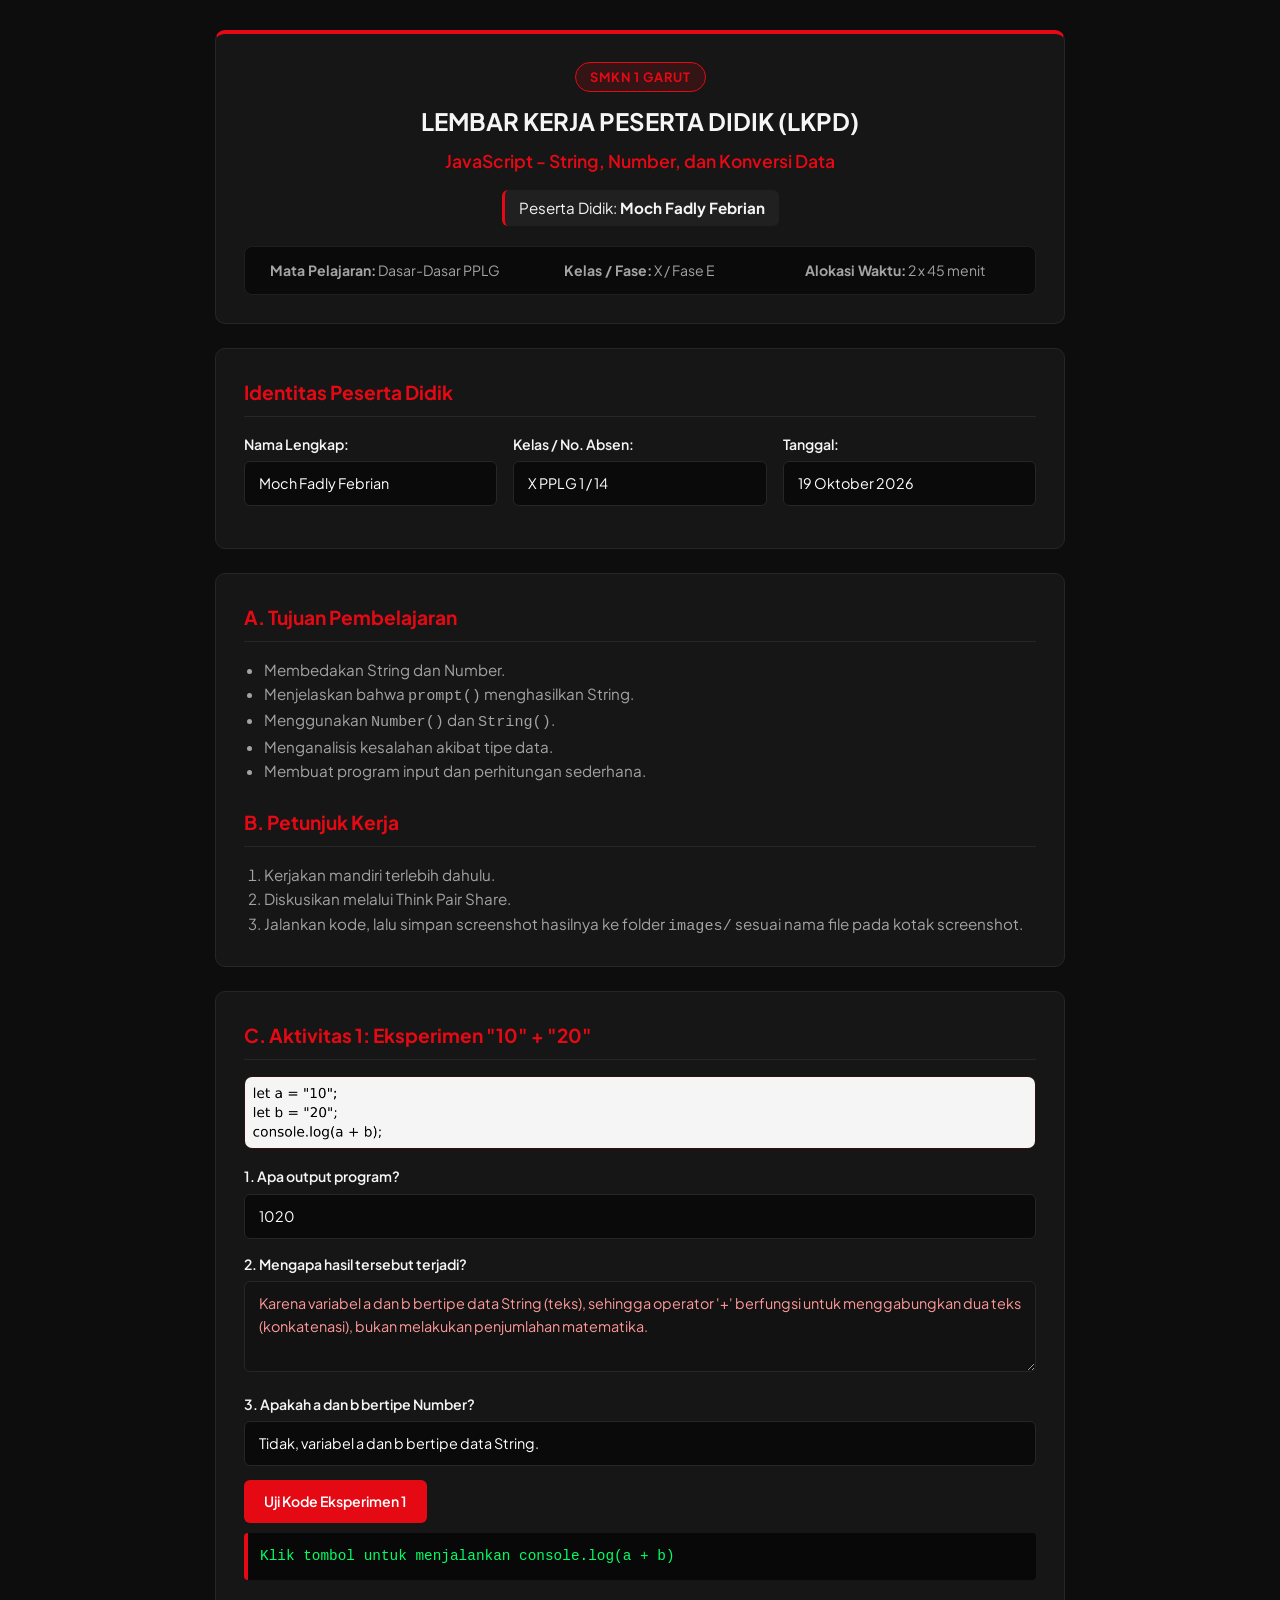
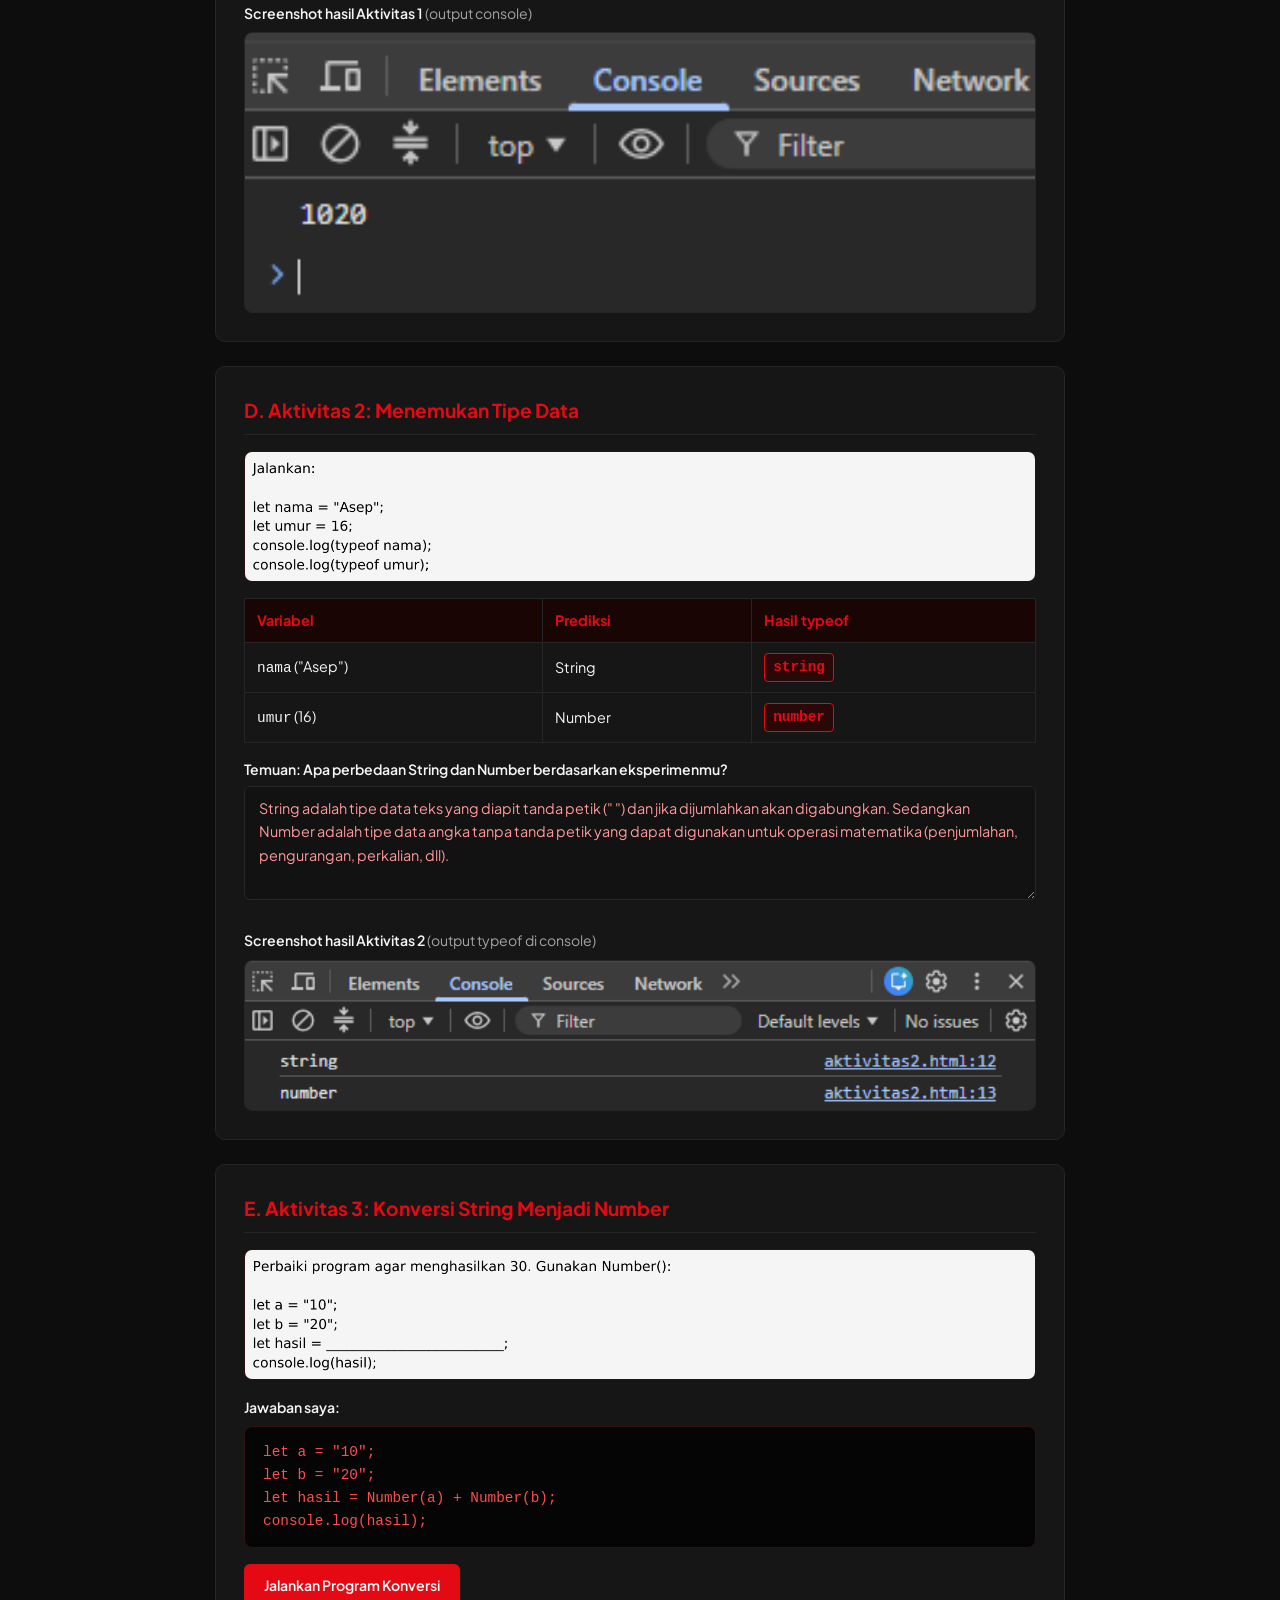
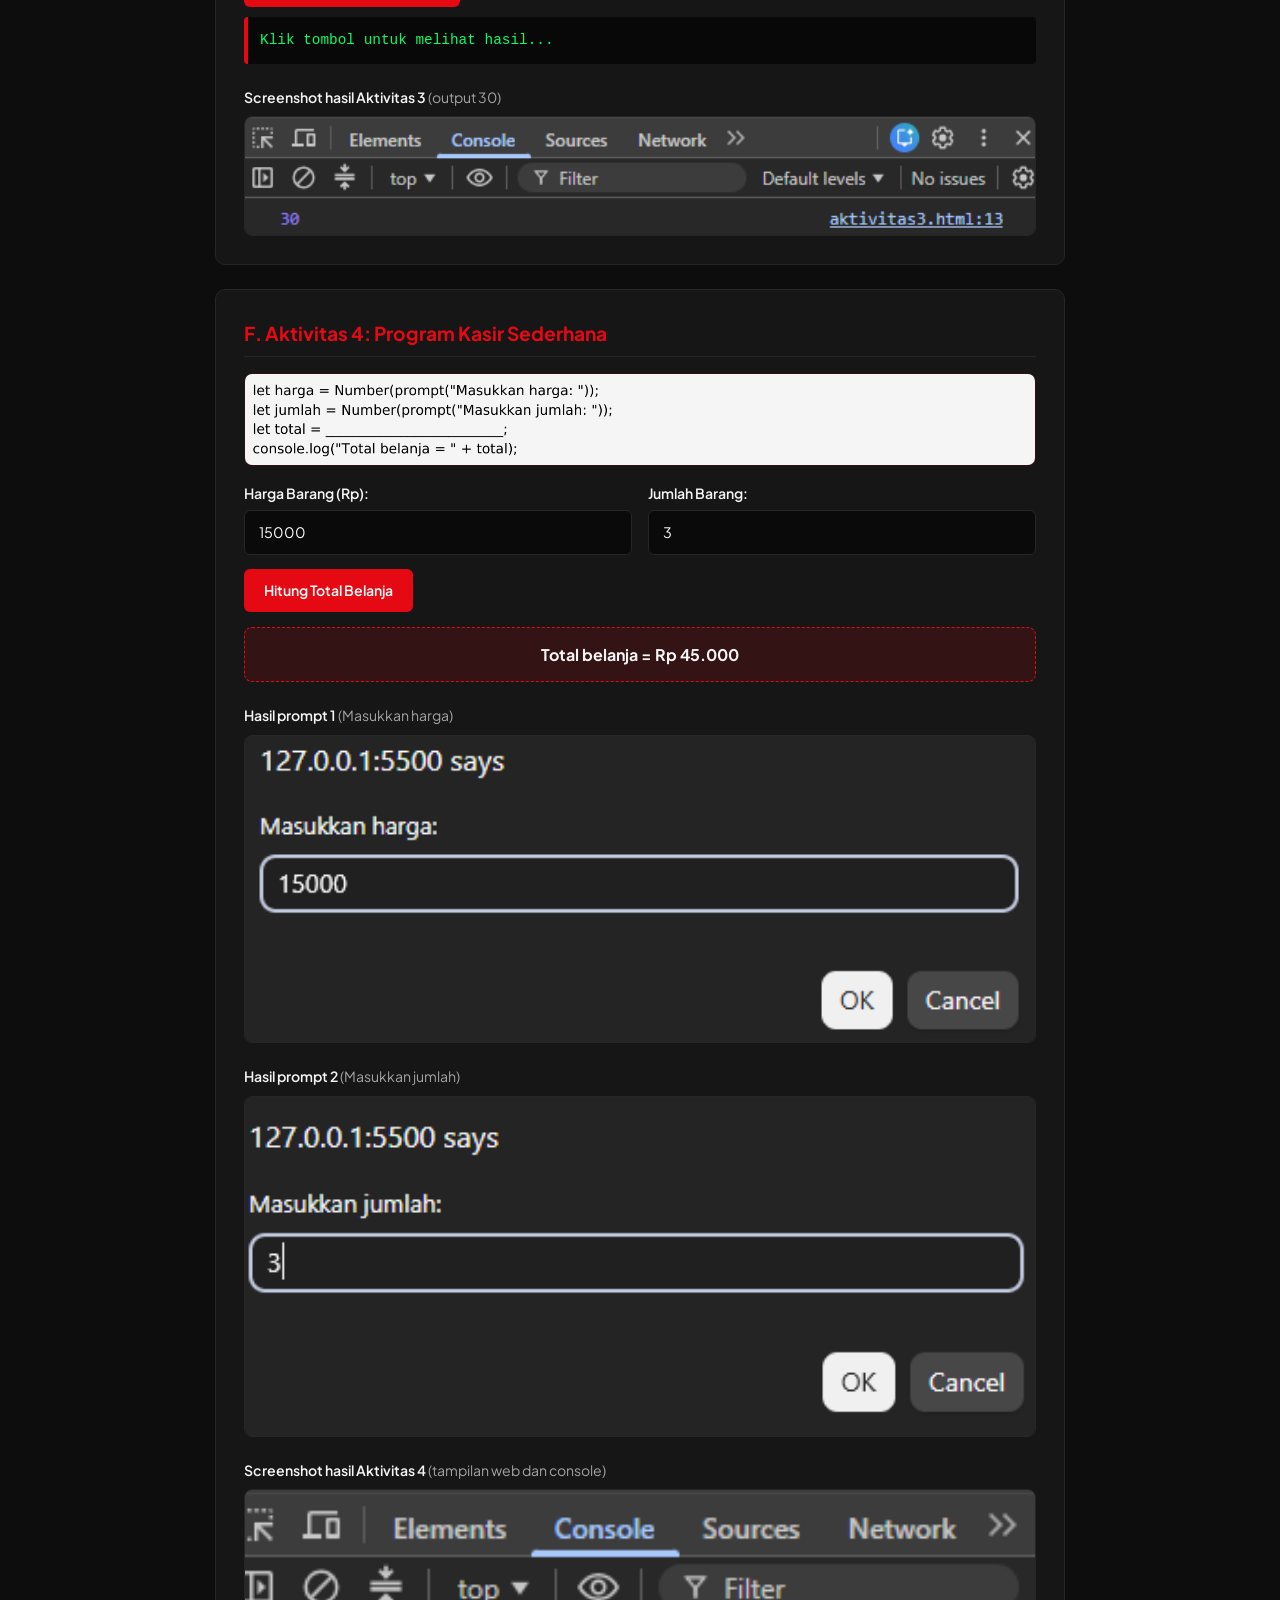
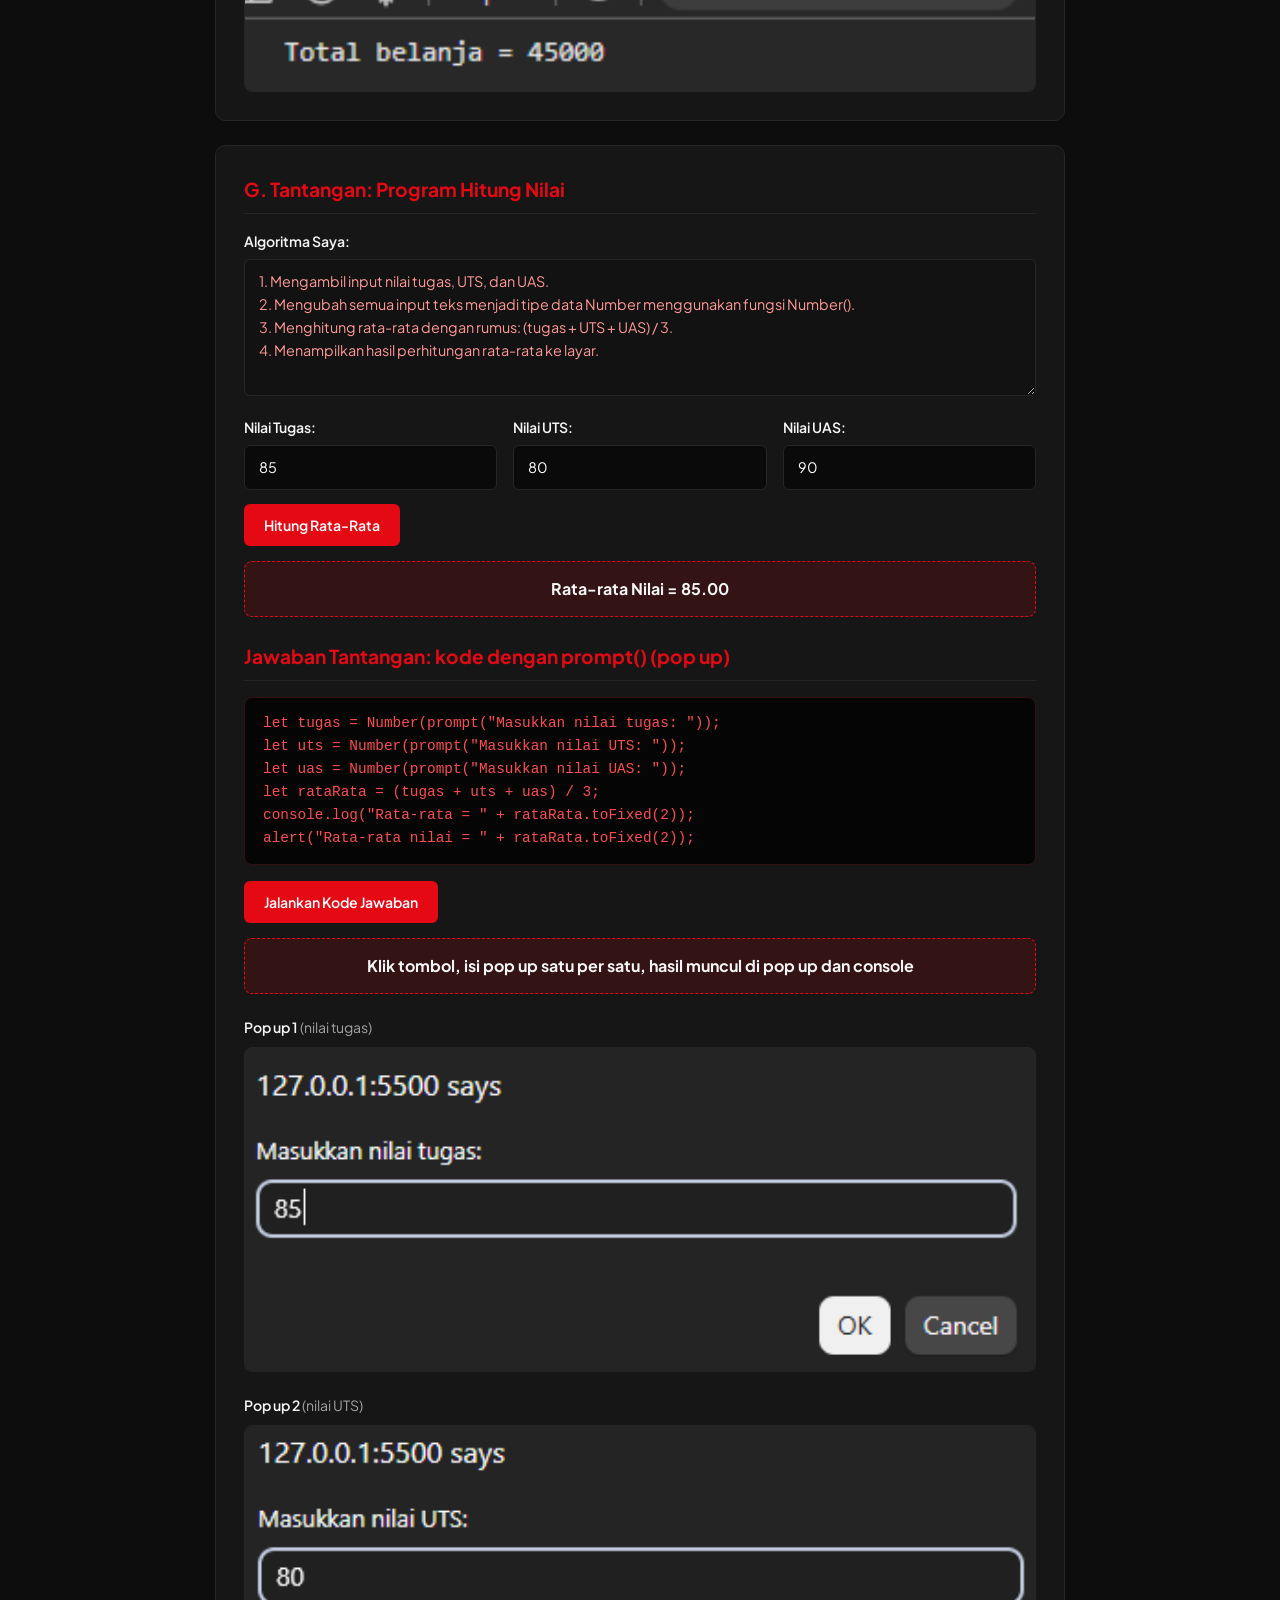
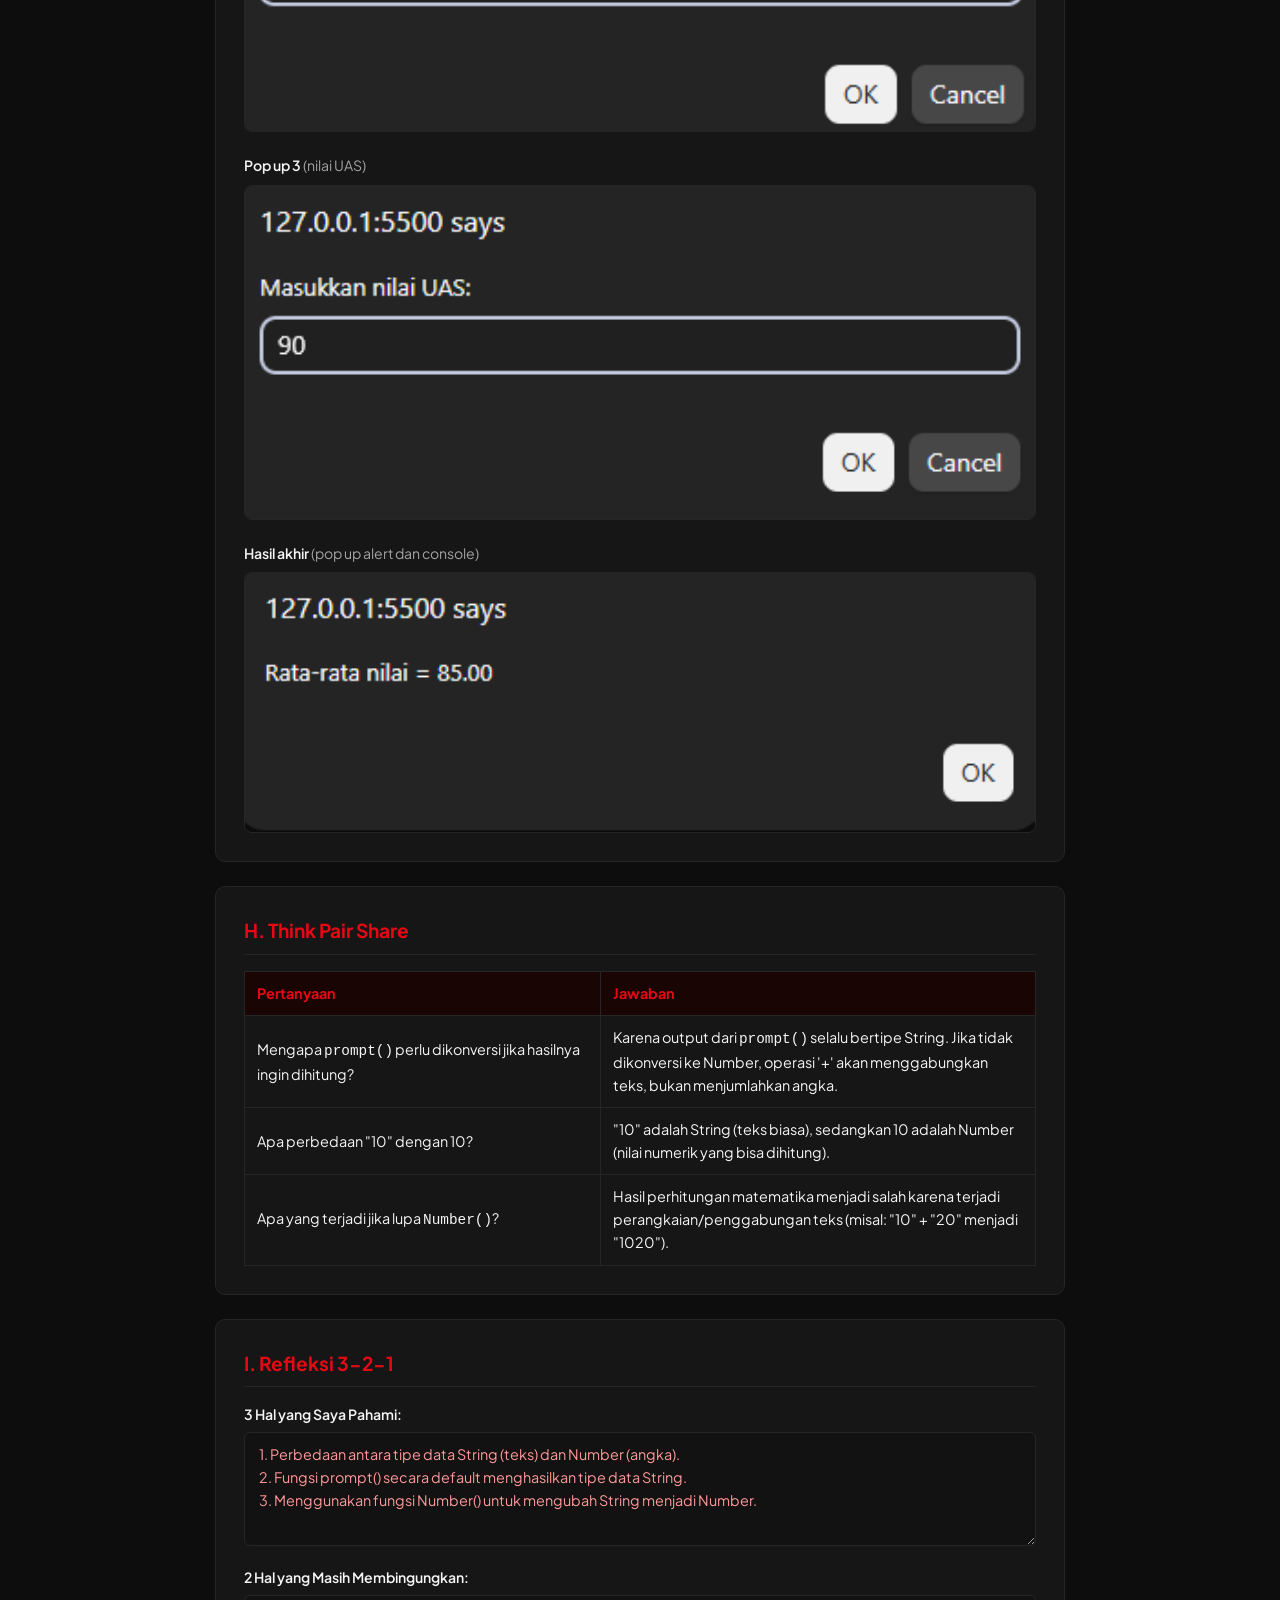
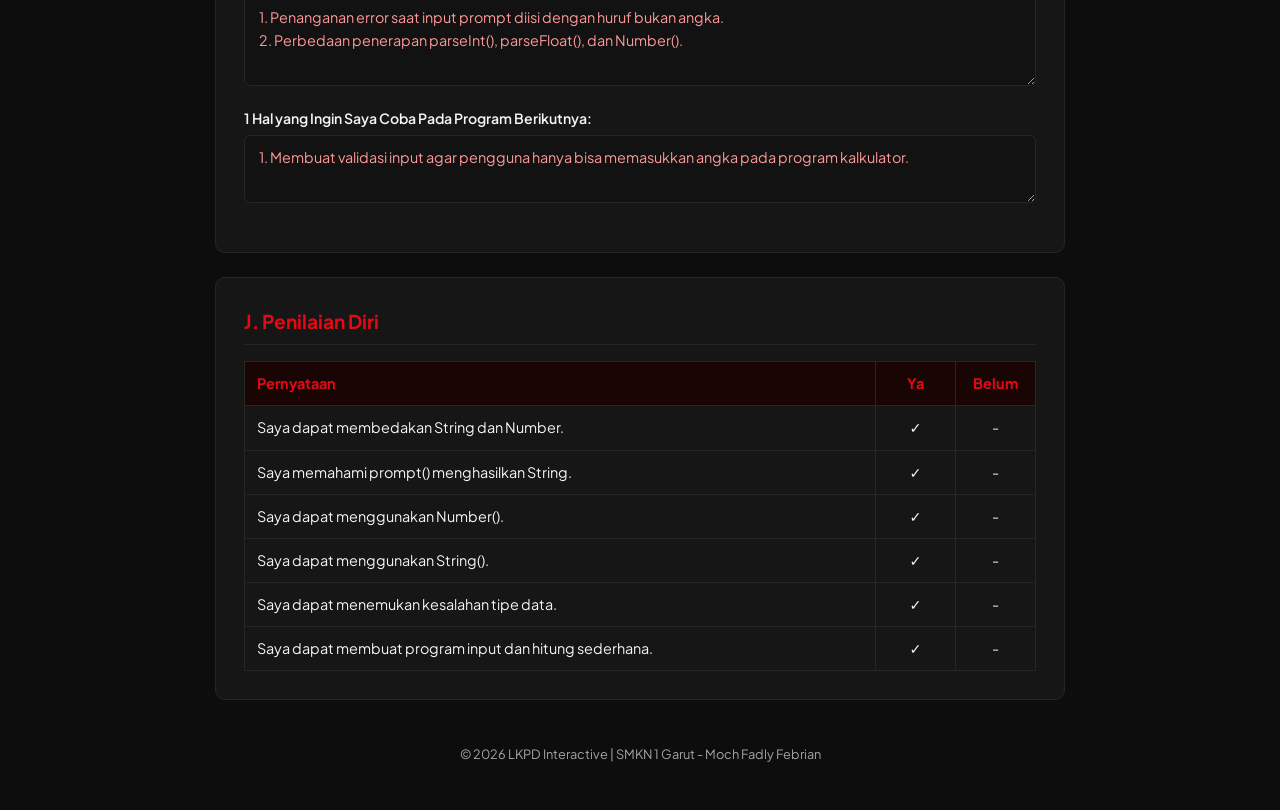
==== commit 2e241394: "Add files via upload" ====
--- a/index.html
+++ b/index.html
@@ -217,10 +217,34 @@
             <button class="btn" type="button" onclick="hitungRataRata()">Hitung Rata-Rata</button>
             <div class="result-card" id="result-nilai">Rata-rata Nilai = 85.00</div>
 
-            <figure class="shot">
-                <figcaption class="shot-title">Screenshot hasil Tantangan <span>(tampilan web dan console)</span></figcaption>
-                <img src="images/hasil-aktivitas-tantangan.png" alt="Screenshot hasil Tantangan" loading="lazy">
-            </figure>
+            <h3>Jawaban Tantangan: kode dengan prompt() (pop up)</h3>
+            <div class="code-box"><pre><code id="kode-tantangan">let tugas = Number(prompt("Masukkan nilai tugas: "));
+let uts = Number(prompt("Masukkan nilai UTS: "));
+let uas = Number(prompt("Masukkan nilai UAS: "));
+let rataRata = (tugas + uts + uas) / 3;
+console.log("Rata-rata = " + rataRata.toFixed(2));
+alert("Rata-rata nilai = " + rataRata.toFixed(2));</code></pre></div>
+            <button class="btn" type="button" onclick="jalankanKode('kode-tantangan')">Jalankan Kode Jawaban</button>
+            <div class="result-card" id="result-kode-tantangan">Klik tombol, isi pop up satu per satu, hasil muncul di pop up dan console</div>
+
+            <div class="shot-row">
+                <figure class="shot">
+                    <figcaption class="shot-title">Pop up 1 <span>(nilai tugas)</span></figcaption>
+                    <img src="images/hasil-tantangan-1.png" alt="Screenshot Tantangan: pop up 1" loading="lazy">
+                </figure>
+                <figure class="shot">
+                    <figcaption class="shot-title">Pop up 2 <span>(nilai UTS)</span></figcaption>
+                    <img src="images/hasil-tantangan-2.png" alt="Screenshot Tantangan: pop up 2" loading="lazy">
+                </figure>
+                <figure class="shot">
+                    <figcaption class="shot-title">Pop up 3 <span>(nilai UAS)</span></figcaption>
+                    <img src="images/hasil-tantangan-3.png" alt="Screenshot Tantangan: pop up 3" loading="lazy">
+                </figure>
+                <figure class="shot">
+                    <figcaption class="shot-title">Hasil akhir <span>(pop up alert dan console)</span></figcaption>
+                    <img src="images/hasil-tantangan-4.png" alt="Screenshot Tantangan: hasil akhir" loading="lazy">
+                </figure>
+            </div>
         </section>
 
         <!-- THINK PAIR SHARE -->
